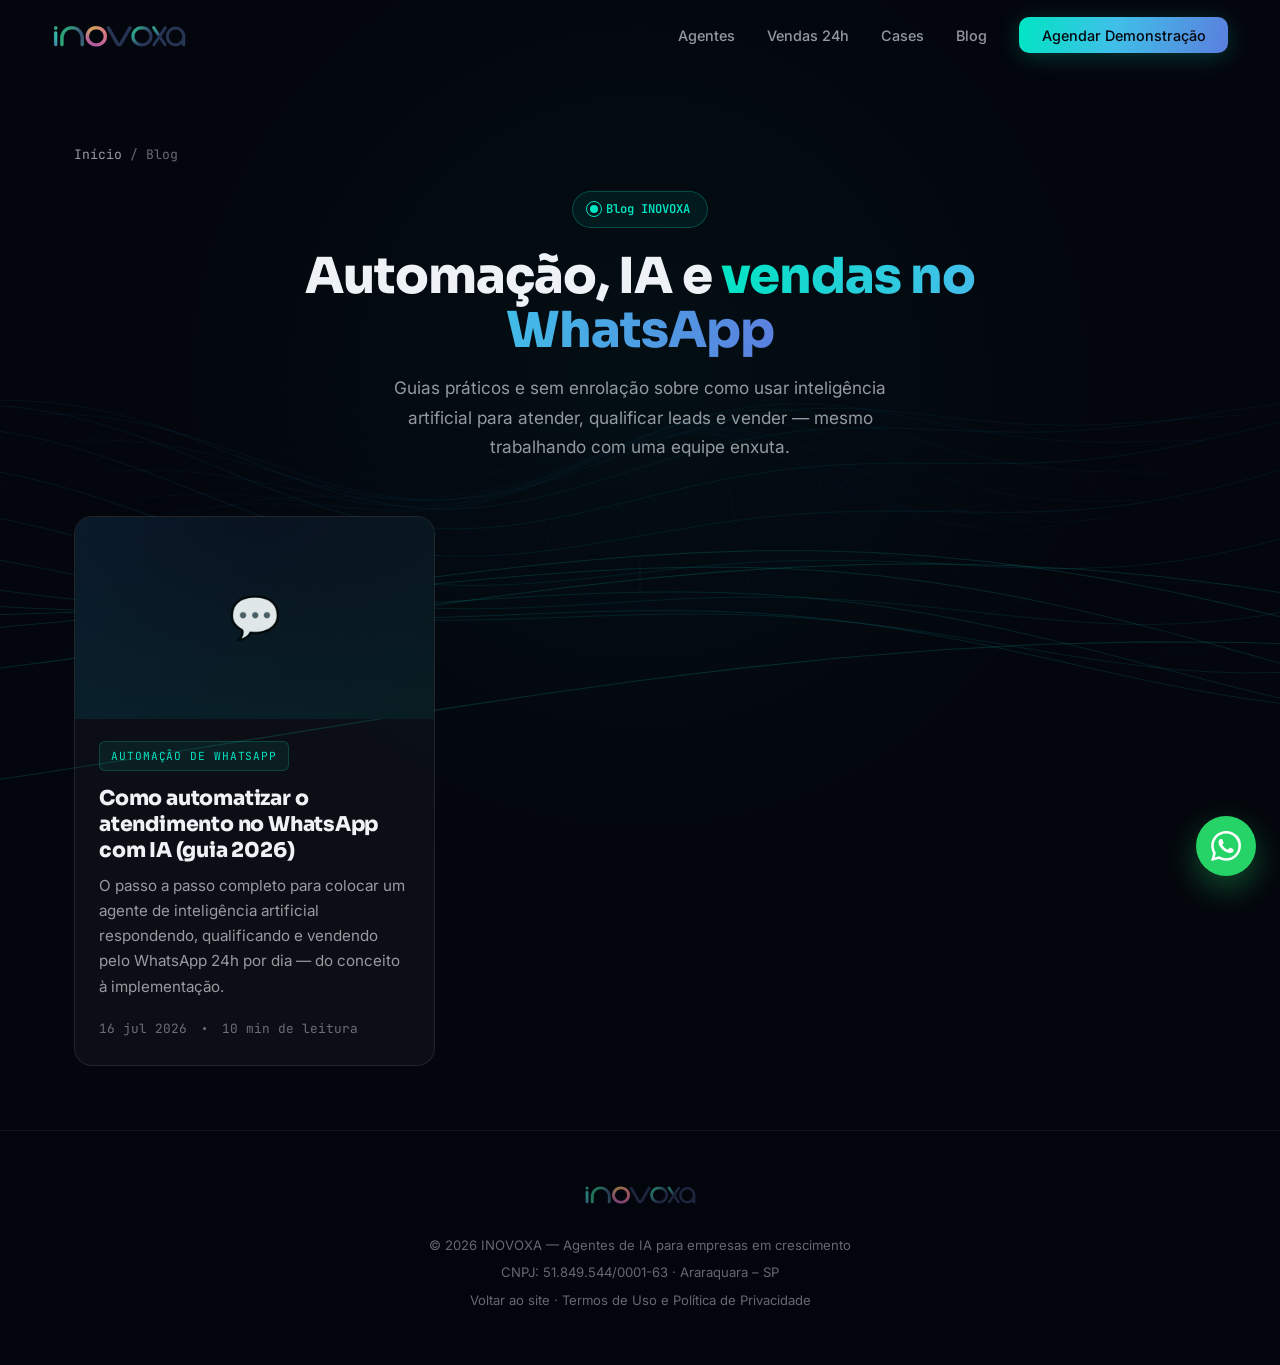
==== blog/index.html @ 066b2487 "Blog: estrutura do zero + 1º artigo de SEO - /blog/ (índice) e /blog/como-automatizar-atendimento-wh" ====
<!DOCTYPE html>
<html lang="pt-BR">
<head>
<meta charset="UTF-8">
<meta name="viewport" content="width=device-width, initial-scale=1.0">

<title>Blog INOVOXA — Automação de WhatsApp, Chatbots e IA para Empresas</title>
<meta name="description" content="Guias práticos sobre automação de WhatsApp com IA, chatbots, agentes de inteligência artificial e automação de vendas e atendimento para empresas. Conteúdo da INOVOXA.">
<meta name="author" content="INOVOXA">
<meta name="robots" content="index, follow, max-image-preview:large, max-snippet:-1, max-video-preview:-1">
<meta name="theme-color" content="#04060d">
<link rel="canonical" href="https://inovoxa.com.br/blog/">

<meta property="og:type" content="website">
<meta property="og:site_name" content="INOVOXA">
<meta property="og:locale" content="pt_BR">
<meta property="og:url" content="https://inovoxa.com.br/blog/">
<meta property="og:title" content="Blog INOVOXA — Automação de WhatsApp, Chatbots e IA para Empresas">
<meta property="og:description" content="Guias práticos sobre automação de WhatsApp com IA, chatbots e agentes de inteligência artificial para empresas.">
<meta property="og:image" content="https://inovoxa.com.br/assets/media/og-image.jpg">
<meta name="twitter:card" content="summary_large_image">
<meta name="twitter:image" content="https://inovoxa.com.br/assets/media/og-image.jpg">

<link rel="icon" type="image/png" sizes="32x32" href="/favicon-32x32.png">
<link rel="icon" type="image/png" sizes="16x16" href="/favicon-16x16.png">
<link rel="preconnect" href="https://fonts.googleapis.com">
<link rel="preconnect" href="https://fonts.gstatic.com" crossorigin>
<link href="https://fonts.googleapis.com/css2?family=Sora:wght@400;600;700;800&family=Inter:wght@400;500;600;700&family=JetBrains+Mono:wght@400;600&display=swap" rel="stylesheet">
<link rel="stylesheet" href="/assets/css/style.css">
<link rel="stylesheet" href="/assets/css/blog.css">

<script type="application/ld+json">
{
  "@context": "https://schema.org",
  "@type": "Blog",
  "@id": "https://inovoxa.com.br/blog/#blog",
  "name": "Blog INOVOXA",
  "description": "Guias práticos sobre automação de WhatsApp com IA, chatbots e agentes de inteligência artificial para empresas.",
  "url": "https://inovoxa.com.br/blog/",
  "inLanguage": "pt-BR",
  "publisher": {
    "@type": "Organization",
    "name": "INOVOXA",
    "logo": { "@type": "ImageObject", "url": "https://inovoxa.com.br/logo_Inovoxa.png" }
  },
  "blogPost": [
    {
      "@type": "BlogPosting",
      "headline": "Como automatizar o atendimento no WhatsApp com IA (guia 2026)",
      "url": "https://inovoxa.com.br/blog/como-automatizar-atendimento-whatsapp-com-ia/",
      "datePublished": "2026-07-16",
      "author": { "@type": "Person", "name": "Fabrício Muaca Miguel" }
    }
  ]
}
</script>
</head>
<body class="blog-page">

<canvas id="heightfield" aria-hidden="true"></canvas>

<!-- ═══ NAV ═══ -->
<header id="nav" class="scrolled">
  <div class="nav-inner">
    <a href="/" class="nav-logo" aria-label="INOVOXA — início">
      <img src="/_logo.png" alt="INOVOXA">
    </a>
    <nav>
      <ul id="nav-ul">
        <li><a href="/#agentes">Agentes</a></li>
        <li><a href="/#vendedor">Vendas 24h</a></li>
        <li><a href="/#cases">Cases</a></li>
        <li><a href="/blog/">Blog</a></li>
        <li><a href="/#demo" class="nav-cta">Agendar Demonstração</a></li>
      </ul>
    </nav>
    <button class="hamburger" id="hbg" aria-label="Abrir menu" aria-expanded="false">
      <span></span><span></span><span></span>
    </button>
  </div>
</header>

<main class="blog-main">
  <nav class="breadcrumb" aria-label="Trilha de navegação">
    <a href="/">Início</a><span>/</span><span>Blog</span>
  </nav>

  <div class="blog-hero">
    <span class="eyebrow"><span class="pulse-dot"></span>Blog INOVOXA</span>
    <h1>Automação, IA e <span class="grad">vendas no WhatsApp</span></h1>
    <p>Guias práticos e sem enrolação sobre como usar inteligência artificial para atender, qualificar leads e vender — mesmo trabalhando com uma equipe enxuta.</p>
  </div>

  <div class="post-grid">

    <a class="post-card rv" href="/blog/como-automatizar-atendimento-whatsapp-com-ia/">
      <div class="thumb"><span class="thumb-ico">💬</span></div>
      <div class="post-body">
        <span class="post-tag">Automação de WhatsApp</span>
        <h2>Como automatizar o atendimento no WhatsApp com IA (guia 2026)</h2>
        <p>O passo a passo completo para colocar um agente de inteligência artificial respondendo, qualificando e vendendo pelo WhatsApp 24h por dia — do conceito à implementação.</p>
        <div class="post-meta">
          <span>16 jul 2026</span><span class="dot"></span><span>10 min de leitura</span>
        </div>
      </div>
    </a>

  </div>
</main>

<!-- ═══ FOOTER ═══ -->
<footer>
  <div class="wrap foot-inner">
    <img src="/_logo.png" alt="INOVOXA" class="foot-logo">
    <p>© 2026 INOVOXA — Agentes de IA para empresas em crescimento</p>
    <p>CNPJ: 51.849.544/0001-63 · Araraquara – SP</p>
    <p><a href="/">Voltar ao site</a> · <a href="https://inovoxa.com.br/termo-de-uso">Termos de Uso e Política de Privacidade</a></p>
  </div>
</footer>

<a href="https://api.whatsapp.com/send/?phone=5516981249881&text=Ol%C3%A1!%20Vim%20do%20blog%20INOVOXA%20e%20quero%20saber%20mais..." target="_blank" rel="noopener" class="wa-float" title="Falar no WhatsApp" aria-label="Falar no WhatsApp">
  <svg viewBox="0 0 24 24" fill="currentColor"><path d="M17.472 14.382c-.297-.149-1.758-.867-2.03-.967-.273-.099-.471-.148-.67.15-.197.297-.767.966-.94 1.164-.173.199-.347.223-.644.075-.297-.15-1.255-.463-2.39-1.475-.883-.788-1.48-1.761-1.653-2.059-.173-.297-.018-.458.13-.606.134-.133.298-.347.446-.52.149-.174.198-.298.298-.497.099-.198.05-.371-.025-.52-.075-.149-.669-1.612-.916-2.207-.242-.579-.487-.5-.669-.51-.173-.008-.371-.01-.57-.01-.198 0-.52.074-.792.372-.272.297-1.04 1.016-1.04 2.479 0 1.462 1.065 2.875 1.213 3.074.149.198 2.096 3.2 5.077 4.487.709.306 1.262.489 1.694.625.712.227 1.36.195 1.871.118.571-.085 1.758-.719 2.006-1.413.248-.694.248-1.289.173-1.413-.074-.124-.272-.198-.57-.347m-5.421 7.403h-.004a9.87 9.87 0 01-5.031-1.378l-.361-.214-3.741.982.998-3.648-.235-.374a9.86 9.86 0 01-1.51-5.26c.001-5.45 4.436-9.884 9.888-9.884 2.64 0 5.122 1.03 6.988 2.898a9.825 9.825 0 012.893 6.994c-.003 5.45-4.437 9.884-9.885 9.884m8.413-18.297A11.815 11.815 0 0012.05 0C5.495 0 .16 5.335.157 11.892c0 2.096.547 4.142 1.588 5.945L.057 24l6.305-1.654a11.882 11.882 0 005.683 1.448h.005c6.554 0 11.89-5.335 11.893-11.893A11.821 11.821 0 0020.885 3.488"/></svg>
</a>

<script src="/assets/js/main.js"></script>
</body>
</html>
---- assets/css/style.css ----
/* ═══════════════════════════════════════════════
   INOVOXA — design system
   ═══════════════════════════════════════════════ */
:root{
  --bg:#04060d;
  --bg-2:#080c18;
  --panel:rgba(255,255,255,.035);
  --stroke:rgba(255,255,255,.09);
  --ink:#eef2f7;
  --mut:rgba(238,242,247,.62);
  --dim:rgba(238,242,247,.42);
  --teal:#00e5c3;
  --blue:#5b7fde;
  --violet:#8b6cf0;
  --grad:linear-gradient(100deg,var(--teal) 0%,#3fc0e8 45%,var(--blue) 100%);
  --font-d:'Sora',sans-serif;
  --font-b:'Inter',sans-serif;
  --font-m:'JetBrains Mono',monospace;
  --r:18px;
  --ease:cubic-bezier(.22,.9,.28,1);
}
*{margin:0;padding:0;box-sizing:border-box}
html{scroll-behavior:smooth}
body{font-family:var(--font-b);background:var(--bg);color:var(--ink);line-height:1.65;overflow-x:hidden;-webkit-font-smoothing:antialiased}
::selection{background:rgba(0,229,195,.28)}
img{max-width:100%}
h1,h2,h3{font-family:var(--font-d);letter-spacing:-.02em}
.grad{background:var(--grad);-webkit-background-clip:text;background-clip:text;-webkit-text-fill-color:transparent;font-style:normal}
.wrap{max-width:1240px;margin:0 auto;padding:0 2rem}

/* ── heightfield canvas ── */
#heightfield{position:fixed;inset:0;width:100%;height:100%;z-index:0;pointer-events:none;opacity:.85}

/* ── reveal on scroll ── */
.rv{opacity:0;transform:translateY(34px);transition:opacity .9s var(--ease),transform .9s var(--ease)}
.rv.v{opacity:1;transform:none}
.d1{transition-delay:.12s}.d2{transition-delay:.24s}.d3{transition-delay:.36s}.d4{transition-delay:.48s}
@media(prefers-reduced-motion:reduce){
  .rv{opacity:1;transform:none;transition:none}
  *,*::before,*::after{animation-duration:.01ms!important;animation-iteration-count:1!important}
}

/* ═══ NAV ═══ */
#nav{position:fixed;top:0;left:0;right:0;z-index:100;padding:1.05rem 0;transition:all .35s var(--ease)}
#nav.scrolled{background:rgba(4,6,13,.82);backdrop-filter:blur(18px);-webkit-backdrop-filter:blur(18px);border-bottom:1px solid var(--stroke);padding:.7rem 0}
.nav-inner{max-width:1240px;margin:0 auto;padding:0 2rem;display:flex;align-items:center;justify-content:space-between;gap:2rem}
.nav-logo img{height:36px;width:auto;display:block}
#nav ul{display:flex;list-style:none;gap:2rem;align-items:center}
#nav ul a{color:var(--mut);text-decoration:none;font-size:.9rem;font-weight:500;transition:color .25s;position:relative}
#nav ul a:not(.nav-cta)::after{content:'';position:absolute;left:0;bottom:-5px;height:2px;width:0;background:var(--grad);border-radius:2px;transition:width .3s var(--ease)}
#nav ul a:hover{color:var(--ink)}
#nav ul a:not(.nav-cta):hover::after{width:100%}
.nav-cta{color:var(--bg)!important;background:var(--grad);padding:.6rem 1.4rem;border-radius:10px;font-weight:700;box-shadow:0 4px 22px rgba(0,229,195,.22);transition:transform .25s var(--ease),box-shadow .25s!important}
.nav-cta:hover{transform:translateY(-2px);box-shadow:0 10px 30px rgba(0,229,195,.35)}
.hamburger{display:none;flex-direction:column;gap:5px;background:none;border:none;cursor:pointer;padding:6px}
.hamburger span{width:24px;height:2px;background:var(--ink);border-radius:2px;transition:all .3s}
.hamburger.open span:nth-child(1){transform:rotate(45deg) translate(5px,5px)}
.hamburger.open span:nth-child(2){opacity:0}
.hamburger.open span:nth-child(3){transform:rotate(-45deg) translate(5px,-5px)}

/* ═══ BOTÕES ═══ */
.btn{display:inline-flex;align-items:center;justify-content:center;gap:.55rem;padding:.95rem 2rem;border-radius:12px;font-family:var(--font-b);font-weight:700;font-size:.95rem;text-decoration:none;border:none;cursor:pointer;transition:transform .25s var(--ease),box-shadow .25s,background .25s;will-change:transform}
.btn svg{width:15px;height:15px;transition:transform .25s var(--ease)}
.btn-p{background:var(--grad);color:#03110d;box-shadow:0 6px 28px rgba(0,229,195,.25)}
.btn-p:hover{transform:translateY(-3px);box-shadow:0 14px 40px rgba(0,229,195,.4)}
.btn-p:hover svg{transform:translateX(4px)}
.btn-s{background:rgba(255,255,255,.06);border:1px solid var(--stroke);color:var(--ink);backdrop-filter:blur(8px)}
.btn-s:hover{background:rgba(255,255,255,.11);transform:translateY(-2px)}
.btn-o{background:transparent;border:1.5px solid rgba(0,229,195,.5);color:var(--teal)}
.btn-o:hover{background:rgba(0,229,195,.08);transform:translateY(-2px)}
.btn-full{width:100%;margin-top:.6rem;font-size:1rem}

/* ═══ HERO ═══ */
.hero{position:relative;min-height:100svh;display:flex;flex-direction:column;justify-content:center;padding:8.5rem 2rem 4rem;z-index:1}
.hero-inner{max-width:1240px;margin:0 auto;display:grid;grid-template-columns:1.05fr .95fr;gap:4rem;align-items:center;width:100%}
.hero-status{display:inline-flex;align-items:center;gap:.6rem;background:rgba(0,229,195,.07);border:1px solid rgba(0,229,195,.25);color:var(--teal);padding:.5rem 1.1rem;border-radius:50px;font-size:.78rem;font-weight:600;font-family:var(--font-m);margin-bottom:1.8rem;max-width:100%}
#hero-ticker{white-space:nowrap;overflow:hidden;text-overflow:ellipsis}
.pulse-dot{width:8px;height:8px;min-width:8px;border-radius:50%;background:var(--teal);position:relative}
.pulse-dot::after{content:'';position:absolute;inset:-4px;border-radius:50%;border:1.5px solid var(--teal);animation:ring 1.8s ease-out infinite}
@keyframes ring{0%{transform:scale(.5);opacity:1}100%{transform:scale(1.5);opacity:0}}
h1{font-size:clamp(2.3rem,4.3vw,3.7rem);font-weight:800;line-height:1.12;margin-bottom:1.5rem}
.hero-sub{font-size:1.08rem;color:var(--mut);max-width:560px;margin-bottom:2.4rem}
.hero-btns{display:flex;gap:1rem;flex-wrap:wrap}
.hero-proof{display:flex;gap:2.8rem;margin-top:3.2rem;flex-wrap:wrap}
.hero-proof>div{display:flex;flex-direction:column;gap:.15rem}
.hero-proof strong{font-family:var(--font-d);font-size:2rem;font-weight:800;background:var(--grad);-webkit-background-clip:text;background-clip:text;-webkit-text-fill-color:transparent}
.hero-proof span{font-size:.78rem;color:var(--dim);line-height:1.45}
.hero-scroll{position:absolute;bottom:2rem;left:50%;transform:translateX(-50%);width:26px;height:44px;border:1.5px solid rgba(255,255,255,.25);border-radius:14px;display:flex;justify-content:center;padding-top:8px}
.hero-scroll span{width:3px;height:9px;border-radius:3px;background:var(--teal);animation:scrollHint 1.8s var(--ease) infinite}
@keyframes scrollHint{0%{transform:translateY(0);opacity:1}70%{transform:translateY(14px);opacity:0}100%{opacity:0}}

/* ── cena holográfica ── */
.hero-scene{position:relative;perspective:1200px}
.scene-frame{position:relative;border-radius:20px;background:rgba(8,12,24,.75);border:1px solid var(--stroke);box-shadow:0 30px 80px rgba(0,0,0,.55),0 0 60px rgba(0,229,195,.07);overflow:visible;transform:rotateY(-6deg) rotateX(2deg);transition:transform .6s var(--ease)}
.hero-scene:hover .scene-frame{transform:rotateY(-2deg) rotateX(1deg)}
.scene-bar{display:flex;align-items:center;gap:.45rem;padding:.7rem 1rem;border-bottom:1px solid var(--stroke)}
.scene-dot{width:9px;height:9px;border-radius:50%;background:rgba(255,255,255,.16)}
.scene-dot:first-child{background:#ff5f57}.scene-dot:nth-child(2){background:#febc2e}.scene-dot:nth-child(3){background:#28c840}
.scene-title{font-family:var(--font-m);font-size:.68rem;color:var(--dim);margin-left:.6rem}
.scene-live{margin-left:auto;display:flex;align-items:center;gap:.4rem;font-family:var(--font-m);font-size:.62rem;font-weight:600;color:var(--teal);letter-spacing:.1em}
.scene-media{position:relative;aspect-ratio:16/9;border-radius:0 0 19px 19px;overflow:hidden;background:#060a14}
.scene-media video{width:100%;height:100%;object-fit:cover;display:block}
.scene-fallback{position:absolute;inset:0;background:
  radial-gradient(ellipse 60% 45% at 50% 62%,rgba(0,229,195,.16),transparent 70%),
  radial-gradient(ellipse 40% 30% at 25% 30%,rgba(91,127,222,.2),transparent 70%),
  radial-gradient(ellipse 40% 30% at 78% 28%,rgba(139,108,240,.16),transparent 70%),
  #060a14;opacity:0;transition:opacity .5s;pointer-events:none}
.scene-media.no-video .scene-fallback{opacity:1}
.scene-glow{position:absolute;inset:0;pointer-events:none;background:linear-gradient(to top,rgba(4,6,13,.55),transparent 40%);mix-blend-mode:multiply}
.scene-media::after{content:'';position:absolute;inset:0;pointer-events:none;background:repeating-linear-gradient(0deg,rgba(255,255,255,.022) 0 1px,transparent 1px 3px)}

/* chips de agentes flutuando */
.agent-chip{position:absolute;display:flex;align-items:center;gap:.6rem;background:rgba(6,10,20,.85);backdrop-filter:blur(14px);-webkit-backdrop-filter:blur(14px);border:1px solid rgba(0,229,195,.22);border-radius:12px;padding:.55rem .85rem;box-shadow:0 12px 35px rgba(0,0,0,.45);animation:chipFloat 5.5s ease-in-out infinite;z-index:3;opacity:0;transform:scale(.8)}
.agent-chip.on{opacity:1;transform:scale(1);transition:opacity .6s var(--ease),transform .6s var(--ease)}
.chip-ico{font-size:1.1rem}
.chip-txt{display:flex;flex-direction:column;line-height:1.3}
.chip-txt strong{font-size:.72rem;font-weight:700}
.chip-txt em{font-style:normal;font-size:.65rem;color:var(--teal);font-family:var(--font-m)}
.chip-1{top:8%;left:-9%;animation-delay:.2s}
.chip-2{top:34%;right:-11%;animation-delay:1.4s}
.chip-3{bottom:14%;left:-6%;animation-delay:2.6s}
.chip-4{bottom:-7%;right:6%;animation-delay:3.8s}
@keyframes chipFloat{0%,100%{margin-top:0}50%{margin-top:-10px}}

/* ═══ SEÇÕES ═══ */
.sec{position:relative;padding:7.5rem 0;z-index:1}
.sec-alt{background:linear-gradient(180deg,transparent,rgba(10,15,30,.65) 12%,rgba(10,15,30,.65) 88%,transparent)}
.sec-label{display:flex;align-items:center;gap:1rem;margin-bottom:2.6rem;font-family:var(--font-m);font-size:.75rem;letter-spacing:.18em;text-transform:uppercase;color:var(--teal)}
.sec-num{font-weight:600;color:var(--dim)}
.sec-line{height:1px;width:64px;background:linear-gradient(90deg,var(--teal),transparent)}
.sec-hd{max-width:760px;margin-bottom:4rem}
h2{font-size:clamp(1.8rem,3.1vw,2.7rem);font-weight:800;line-height:1.18;margin-bottom:1.1rem}
.sec-hd p{color:var(--mut);font-size:1.02rem}

/* ═══ SPLIT (vendedor 24h) ═══ */
.split{display:grid;grid-template-columns:1.05fr .95fr;gap:5rem;align-items:center}
.lead{font-size:1.06rem;color:var(--mut);margin:1.3rem 0 2rem}
.checks{list-style:none;display:flex;flex-direction:column;gap:1.35rem;margin-bottom:2.4rem}
.checks li{display:flex;gap:1rem;align-items:flex-start}
.chk{width:24px;height:24px;min-width:24px;margin-top:2px;border-radius:8px;background:rgba(0,229,195,.12);border:1px solid rgba(0,229,195,.4);position:relative}
.chk::after{content:'';position:absolute;left:7px;top:4px;width:6px;height:10px;border:solid var(--teal);border-width:0 2px 2px 0;transform:rotate(45deg)}
.checks strong{display:block;font-size:.98rem;margin-bottom:.15rem}
.checks p{font-size:.88rem;color:var(--dim)}
.split-ctas{display:flex;gap:1rem;flex-wrap:wrap}

/* ═══ PHONE / WHATSAPP ═══ */
.phone-wrap{display:flex;flex-direction:column;align-items:center;gap:1.4rem}
.phone{width:340px;max-width:100%;height:640px;border-radius:42px;background:#0b0f17;border:1px solid rgba(255,255,255,.14);box-shadow:0 0 0 9px #05070e,0 0 0 10px rgba(255,255,255,.09),0 40px 90px rgba(0,0,0,.6),0 0 80px rgba(0,229,195,.06);display:flex;flex-direction:column;overflow:hidden;position:relative}
.phone-notch{position:absolute;top:10px;left:50%;transform:translateX(-50%);width:110px;height:24px;background:#05070e;border-radius:14px;z-index:5}
.wa-head{display:flex;align-items:center;gap:.7rem;background:#111b21;padding:2.6rem .9rem .8rem;border-bottom:1px solid rgba(255,255,255,.05)}
.wa-back{color:#8696a0;display:flex}
.wa-back svg{width:20px;height:20px}
.wa-avatar{width:38px;height:38px;min-width:38px;border-radius:50%;background:var(--grad);display:flex;align-items:center;justify-content:center;font-weight:800;font-size:.8rem;color:#03110d;font-family:var(--font-d)}
.wa-id{display:flex;flex-direction:column;line-height:1.25;overflow:hidden}
.wa-id strong{font-size:.88rem;white-space:nowrap}
.wa-id em{font-style:normal;font-size:.7rem;color:#31da85}
.wa-icons{margin-left:auto;display:flex;gap:1rem;color:#8696a0}
.wa-icons svg{width:19px;height:19px}
.wa-chat{flex:1;overflow-y:auto;padding:.9rem .8rem;display:flex;flex-direction:column;gap:.45rem;background:#0b141a url("data:image/svg+xml,%3Csvg width='60' height='60' viewBox='0 0 60 60' xmlns='http://www.w3.org/2000/svg'%3E%3Cg fill='%23ffffff' fill-opacity='0.022'%3E%3Ccircle cx='10' cy='10' r='1.6'/%3E%3Ccircle cx='40' cy='34' r='1.2'/%3E%3Ccircle cx='24' cy='50' r='1.4'/%3E%3C/g%3E%3C/svg%3E")}
.wa-chat::-webkit-scrollbar{width:0}
.wa-day{align-self:center;background:#182229;color:#8696a0;font-size:.64rem;padding:.28rem .8rem;border-radius:8px;margin-bottom:.4rem;font-weight:600;letter-spacing:.04em}
.msg{max-width:82%;padding:.5rem .7rem .32rem;border-radius:10px;font-size:.8rem;line-height:1.45;position:relative;opacity:0;transform:translateY(12px) scale(.96);transition:opacity .38s var(--ease),transform .38s var(--ease);word-wrap:break-word}
.msg.show{opacity:1;transform:none}
.msg .meta{display:flex;justify-content:flex-end;align-items:center;gap:.25rem;font-size:.6rem;color:rgba(255,255,255,.45);margin-top:2px;line-height:1}
.msg-in{align-self:flex-start;background:#202c33;border-top-left-radius:2px;color:#e9edef}
.msg-out{align-self:flex-end;background:#005c4b;border-top-right-radius:2px;color:#e9edef}
.msg-out .ticks{display:inline-flex;margin-left:1px}
.msg-out .ticks svg{width:14px;height:9px;fill:#8696a0;transition:fill .4s}
.msg-out.read .ticks svg{fill:#53bdeb}
.msg .doc{display:flex;align-items:center;gap:.55rem;background:rgba(0,0,0,.22);border-radius:8px;padding:.5rem .6rem;margin-bottom:.3rem}
.msg .doc svg{width:26px;height:26px;min-width:26px}
.msg .doc strong{font-size:.74rem;display:block}
.msg .doc em{font-style:normal;font-size:.62rem;color:rgba(255,255,255,.5)}
.typing{align-self:flex-start;background:#202c33;border-radius:10px;border-top-left-radius:2px;padding:.68rem .85rem;display:flex;gap:4px;opacity:0;transform:translateY(10px);transition:all .3s var(--ease)}
.typing.show{opacity:1;transform:none}
.typing i{width:6px;height:6px;border-radius:50%;background:#8696a0;animation:tp 1.2s infinite}
.typing i:nth-child(2){animation-delay:.18s}
.typing i:nth-child(3){animation-delay:.36s}
@keyframes tp{0%,60%,100%{transform:translateY(0);opacity:.5}30%{transform:translateY(-4px);opacity:1}}
.wa-foot{display:flex;align-items:center;gap:.6rem;padding:.65rem .8rem 1.3rem;background:#0b141a}
.wa-input{flex:1;background:#202c33;border-radius:22px;padding:.6rem 1rem;font-size:.8rem;color:#8696a0}
.wa-mic{width:40px;height:40px;min-width:40px;border-radius:50%;background:#00a884;display:flex;align-items:center;justify-content:center}
.wa-mic svg{width:19px;height:19px;color:#fff}
.phone-badge{display:flex;align-items:center;gap:.6rem;background:rgba(0,229,195,.07);border:1px solid rgba(0,229,195,.25);border-radius:12px;padding:.7rem 1.1rem;font-size:.78rem;color:var(--mut);max-width:340px;opacity:0;transform:translateY(10px);transition:all .6s var(--ease)}
.phone-badge.show{opacity:1;transform:none}
.phone-badge strong{color:var(--teal)}

/* ═══ AGENTES ═══ */
.agents-grid{display:grid;grid-template-columns:repeat(3,1fr);gap:1.5rem}
.agent{background:var(--panel);border:1px solid var(--stroke);border-radius:var(--r);padding:1.9rem;transition:transform .35s var(--ease),border-color .35s,background .35s;position:relative;overflow:hidden}
.agent::before{content:'';position:absolute;inset:0;background:radial-gradient(420px 200px at var(--mx,50%) var(--my,0%),rgba(0,229,195,.09),transparent 65%);opacity:0;transition:opacity .35s}
.agent:hover{transform:translateY(-6px);border-color:rgba(0,229,195,.35);background:rgba(255,255,255,.05)}
.agent:hover::before{opacity:1}
.agent-top{display:flex;align-items:center;justify-content:space-between;margin-bottom:1.2rem}
.agent-ico{width:50px;height:50px;border-radius:14px;background:rgba(0,229,195,.09);border:1px solid rgba(0,229,195,.22);display:flex;align-items:center;justify-content:center;font-size:1.4rem}
.agent-tag{font-family:var(--font-m);font-size:.62rem;letter-spacing:.14em;text-transform:uppercase;color:var(--dim);border:1px solid var(--stroke);padding:.28rem .7rem;border-radius:50px}
.agent h3{font-size:1.12rem;margin-bottom:.6rem}
.agent p{font-size:.87rem;color:var(--dim);margin-bottom:1.4rem}
.agent-meter{position:relative;height:4px;background:rgba(255,255,255,.07);border-radius:4px}
.agent-meter span{position:absolute;left:0;top:0;bottom:0;width:0;border-radius:4px;background:var(--grad);transition:width 1.4s var(--ease) .3s}
.agent.v .agent-meter span{width:var(--w)}
.agent-meter em{position:absolute;top:12px;left:0;font-style:normal;font-family:var(--font-m);font-size:.66rem;color:var(--teal)}

/* ═══ TIMELINE ═══ */
.timeline{display:grid;grid-template-columns:repeat(4,1fr);gap:1.5rem;counter-reset:tl}
.tl-item{position:relative;background:var(--panel);border:1px solid var(--stroke);border-radius:var(--r);padding:2rem 1.6rem 1.6rem;transition:transform .35s var(--ease),border-color .35s}
.tl-item:hover{transform:translateY(-5px);border-color:rgba(91,127,222,.4)}
.tl-item::after{content:'';position:absolute;top:2.6rem;right:-1.5rem;width:1.5rem;height:1px;background:linear-gradient(90deg,rgba(0,229,195,.5),transparent)}
.tl-item:last-child::after{display:none}
.tl-n{display:flex;align-items:center;justify-content:center;width:38px;height:38px;border-radius:12px;background:var(--grad);color:#03110d;font-family:var(--font-d);font-weight:800;font-size:.95rem;margin-bottom:1.2rem}
.tl-item h3{font-size:1.05rem;margin-bottom:.5rem}
.tl-item p{font-size:.85rem;color:var(--dim);margin-bottom:1rem}
.tl-time{font-style:normal;font-family:var(--font-m);font-size:.66rem;letter-spacing:.12em;text-transform:uppercase;color:var(--teal)}

/* ═══ CASES ═══ */
.cases-grid{display:grid;grid-template-columns:1fr 1fr;gap:1.5rem}
.case{background:var(--panel);border:1px solid var(--stroke);border-radius:var(--r);padding:2.2rem;transition:transform .35s var(--ease),border-color .35s;position:relative;overflow:hidden}
.case::before{content:'';position:absolute;top:0;left:0;right:0;height:2px;background:var(--grad);transform:scaleX(0);transform-origin:left;transition:transform .45s var(--ease)}
.case:hover{transform:translateY(-5px);border-color:rgba(0,229,195,.3)}
.case:hover::before{transform:scaleX(1)}
.case-tag{display:inline-block;font-family:var(--font-m);font-size:.62rem;letter-spacing:.14em;text-transform:uppercase;color:var(--blue);border:1px solid rgba(91,127,222,.35);background:rgba(91,127,222,.08);padding:.3rem .8rem;border-radius:50px;margin-bottom:1.2rem}
.case h3{font-size:1.2rem;margin-bottom:.7rem}
.case p{font-size:.9rem;color:var(--dim);margin-bottom:1.4rem}
.case-kpi{display:flex;align-items:baseline;gap:.6rem;margin-bottom:1.4rem}
.case-kpi strong{font-family:var(--font-d);font-size:1.7rem;font-weight:800;background:var(--grad);-webkit-background-clip:text;background-clip:text;-webkit-text-fill-color:transparent}
.case-kpi span{font-size:.8rem;color:var(--dim)}
.badges{display:flex;flex-wrap:wrap;gap:.5rem}
.badges span{font-family:var(--font-m);font-size:.68rem;color:var(--teal);background:rgba(0,229,195,.07);border:1px solid rgba(0,229,195,.22);padding:.3rem .7rem;border-radius:7px}

/* ═══ AGENDAMENTO ═══ */
.sched-inner{display:grid;grid-template-columns:.9fr 1.1fr;gap:4.5rem;align-items:start}
.sched-info>p{color:var(--mut);margin:1.2rem 0 2.2rem;font-size:1rem}
.steps{list-style:none}
.steps li{display:flex;gap:1rem;align-items:flex-start;padding:1rem 0;border-bottom:1px solid rgba(255,255,255,.06)}
.steps li:last-child{border:none}
.sn{width:34px;height:34px;min-width:34px;border-radius:10px;background:var(--grad);color:#03110d;display:flex;align-items:center;justify-content:center;font-family:var(--font-d);font-weight:800;font-size:.85rem}
.steps strong{display:block;font-size:.93rem;margin-bottom:.1rem}
.steps em{font-style:normal;font-size:.8rem;color:var(--dim)}
.sched-card{background:rgba(8,12,24,.7);border:1px solid var(--stroke);border-radius:22px;padding:2.5rem;backdrop-filter:blur(10px)}
.sched-card h3{font-size:1.35rem;margin-bottom:.3rem}
.sched-card>div>p{color:var(--dim);font-size:.88rem;margin-bottom:1.8rem}
.fg{margin-bottom:1.05rem}
.fg2{display:grid;grid-template-columns:1fr 1fr;gap:.9rem}
.fg label{display:block;font-size:.8rem;font-weight:600;color:var(--mut);margin-bottom:.4rem}
.fg input,.fg select,.fg textarea{width:100%;background:rgba(255,255,255,.055);border:1px solid rgba(255,255,255,.12);border-radius:10px;padding:.78rem 1rem;color:var(--ink);font-family:var(--font-b);font-size:.9rem;outline:none;transition:border-color .25s,box-shadow .25s}
.fg input:focus,.fg select:focus,.fg textarea:focus{border-color:var(--teal);box-shadow:0 0 0 3px rgba(0,229,195,.13)}
.fg select option{background:var(--bg-2);color:var(--ink)}
.fg textarea{resize:vertical;min-height:76px}
.fg input[type="date"]::-webkit-calendar-picker-indicator{filter:invert(1) opacity(.5)}
.slots{display:grid;grid-template-columns:repeat(4,1fr);gap:.5rem}
.sl{background:rgba(255,255,255,.05);border:1px solid rgba(255,255,255,.12);border-radius:9px;padding:.55rem .3rem;color:var(--mut);font-size:.8rem;font-family:var(--font-b);cursor:pointer;transition:all .2s var(--ease);text-align:center}
.sl:hover:not(.taken),.sl.on{background:var(--grad);border-color:transparent;color:#03110d;font-weight:700;transform:scale(1.04)}
.sl.taken{opacity:.3;cursor:not-allowed;text-decoration:line-through}
.gcal{display:flex;align-items:center;gap:.6rem;background:rgba(66,133,244,.08);border:1px solid rgba(66,133,244,.25);border-radius:10px;padding:.7rem 1rem;font-size:.78rem;color:#7ba7f7;margin-top:1.1rem}
.gcal svg{width:16px;height:16px;min-width:16px}
#ok{display:none;text-align:center;padding:2.5rem 1rem}
#ok.show{display:block;animation:pop .5s var(--ease)}
@keyframes pop{from{transform:scale(.9);opacity:0}to{transform:scale(1);opacity:1}}
.ok-ico{width:70px;height:70px;margin:0 auto 1.4rem;border-radius:50%;background:var(--grad);color:#03110d;font-size:2rem;font-weight:800;display:flex;align-items:center;justify-content:center}
#ok h3{margin-bottom:.8rem}
#ok p{color:var(--mut);font-size:.92rem;margin-bottom:1.6rem}

/* ═══ SOBRE ═══ */
.about-inner{display:grid;grid-template-columns:.85fr 1.15fr;gap:4.5rem;align-items:center}
.about-img{position:relative;border-radius:20px;overflow:hidden}
.about-img img{width:100%;display:block;object-fit:cover;max-height:520px;transition:transform .6s var(--ease)}
.about-img:hover img{transform:scale(1.04)}
.about-badge{position:absolute;bottom:1.4rem;left:1.4rem;right:1.4rem;background:rgba(4,6,13,.78);backdrop-filter:blur(16px);border:1px solid rgba(0,229,195,.22);border-radius:14px;padding:1rem 1.3rem}
.about-badge strong{display:block;font-family:var(--font-d);font-size:1.05rem}
.about-badge span{font-size:.8rem;color:var(--teal)}
.about-copy p{color:var(--mut);margin-bottom:1.2rem;font-size:1rem}
.about-copy p strong{color:var(--ink)}
.stats{display:grid;grid-template-columns:repeat(4,1fr);gap:1rem;margin-top:2.2rem}
.stat{text-align:center;background:var(--panel);border:1px solid var(--stroke);border-radius:14px;padding:1.3rem .6rem;transition:transform .3s var(--ease),border-color .3s}
.stat:hover{transform:translateY(-4px);border-color:rgba(0,229,195,.3)}
.stat strong{display:block;font-family:var(--font-d);font-size:1.7rem;font-weight:800;background:var(--grad);-webkit-background-clip:text;background-clip:text;-webkit-text-fill-color:transparent}
.stat p{font-size:.72rem;color:var(--dim);margin-top:.2rem}

/* ═══ CTA FINAL ═══ */
.cta-final{padding-bottom:6rem}
.cta-box{position:relative;text-align:center;background:linear-gradient(160deg,rgba(0,229,195,.08),rgba(91,127,222,.08));border:1px solid rgba(0,229,195,.2);border-radius:28px;padding:4.5rem 2.5rem;overflow:hidden}
.cta-box::before{content:'';position:absolute;top:-60%;left:50%;transform:translateX(-50%);width:70%;height:120%;background:radial-gradient(ellipse,rgba(0,229,195,.13),transparent 65%);pointer-events:none}
.cta-box h2{max-width:640px;margin:0 auto 1rem}
.cta-box>p{color:var(--mut);max-width:520px;margin:0 auto 2.2rem}
.cta-box .hero-btns{justify-content:center}
.cta-contacts{display:flex;gap:2.2rem;justify-content:center;margin-top:2.6rem;flex-wrap:wrap}
.cta-contacts a{display:flex;align-items:center;gap:.55rem;color:var(--mut);text-decoration:none;font-size:.9rem;transition:color .25s}
.cta-contacts a:hover{color:var(--teal)}
.cta-contacts svg{width:18px;height:18px}

/* ═══ FOOTER ═══ */
footer{position:relative;z-index:1;border-top:1px solid rgba(255,255,255,.07);padding:3rem 0;background:rgba(4,6,13,.8)}
.foot-inner{text-align:center}
.foot-logo{height:30px;width:auto;opacity:.7;margin-bottom:1.2rem}
footer p{color:var(--dim);font-size:.82rem;margin-bottom:.35rem}
footer a{color:var(--dim);text-decoration:none;transition:color .25s}
footer a:hover{color:var(--teal)}

/* ═══ WHATSAPP FLUTUANTE ═══ */
.wa-float{position:fixed;bottom:24px;right:24px;z-index:99;width:60px;height:60px;background:#25d366;border-radius:50%;display:flex;align-items:center;justify-content:center;box-shadow:0 12px 32px rgba(37,211,102,.35);transition:transform .3s var(--ease),box-shadow .3s;color:#fff}
.wa-float:hover{transform:translateY(-4px) scale(1.05);box-shadow:0 18px 42px rgba(37,211,102,.45)}
.wa-float svg{width:30px;height:30px}

/* ═══ RESPONSIVO ═══ */
@media(max-width:1100px){
  .hero-inner{grid-template-columns:1fr;gap:4.5rem}
  .hero-scene{max-width:640px;margin:0 auto;width:100%}
  .scene-frame{transform:none}
  .chip-1{left:2%}.chip-2{right:2%}.chip-3{left:4%}.chip-4{right:8%;bottom:-5%}
  .split{grid-template-columns:1fr;gap:4rem}
  .agents-grid{grid-template-columns:1fr 1fr}
  .timeline{grid-template-columns:1fr 1fr;gap:2rem}
  .tl-item::after{display:none}
  .cases-grid{grid-template-columns:1fr}
  .sched-inner{grid-template-columns:1fr;gap:3.5rem}
  .about-inner{grid-template-columns:1fr;gap:3rem}
  .about-img{max-width:460px}
}
@media(max-width:768px){
  .wrap{padding:0 1.3rem}
  .hero{padding:7.5rem 1.3rem 4rem}
  #nav ul{display:none;position:fixed;top:62px;left:0;right:0;background:rgba(4,6,13,.97);backdrop-filter:blur(20px);flex-direction:column;gap:0;padding:.6rem 0 1.2rem;border-bottom:1px solid var(--stroke)}
  #nav ul.open{display:flex}
  #nav ul li{width:100%}
  #nav ul li a{display:block;padding:.95rem 1.6rem}
  #nav ul a:not(.nav-cta)::after{display:none}
  .nav-cta{margin:.8rem 1.6rem 0;text-align:center}
  .hamburger{display:flex}
  .hero-btns{flex-direction:column;align-items:stretch}
  .hero-btns .btn{width:100%}
  .hero-proof{gap:1.6rem}
  .hero-scroll{display:none}
  .agent-chip{padding:.42rem .6rem}
  .chip-txt strong{font-size:.62rem}
  .chip-txt em{font-size:.56rem}
  .agents-grid{grid-template-columns:1fr}
  .timeline{grid-template-columns:1fr}
  .stats{grid-template-columns:1fr 1fr}
  .fg2{grid-template-columns:1fr}
  .slots{grid-template-columns:repeat(3,1fr)}
  .sched-card{padding:1.8rem 1.4rem}
  .phone{height:600px}
  .cta-box{padding:3.2rem 1.4rem}
  .split-ctas .btn{width:100%}
}

/* ═══ FAQ ═══ */
.faq-list{max-width:820px;margin:0 auto;display:flex;flex-direction:column;gap:.85rem}
.faq-item{background:var(--panel);border:1px solid var(--stroke);border-radius:var(--r);overflow:hidden;transition:border-color .3s var(--ease),background .3s var(--ease)}
.faq-item[open]{border-color:rgba(0,229,195,.35);background:rgba(0,229,195,.04)}
.faq-item summary{list-style:none;cursor:pointer;display:flex;align-items:center;justify-content:space-between;gap:1rem;padding:1.25rem 1.5rem;font-family:var(--font-d);font-weight:600;font-size:1.02rem;color:var(--ink)}
.faq-item summary::-webkit-details-marker{display:none}
.faq-item summary:hover{color:var(--teal)}
.faq-plus{position:relative;width:18px;height:18px;min-width:18px}
.faq-plus::before,.faq-plus::after{content:'';position:absolute;background:var(--teal);border-radius:2px;transition:transform .3s var(--ease),opacity .3s var(--ease)}
.faq-plus::before{top:8px;left:0;width:18px;height:2px}
.faq-plus::after{left:8px;top:0;width:2px;height:18px}
.faq-item[open] .faq-plus::after{transform:scaleY(0);opacity:0}
.faq-item[open] .faq-plus::before{transform:rotate(180deg)}
.faq-a{padding:0 1.5rem 1.35rem;color:var(--mut);font-size:.96rem;line-height:1.7}
.faq-a p{margin:0}
@media(max-width:640px){
  .faq-item summary{padding:1.05rem 1.15rem;font-size:.94rem}
  .faq-a{padding:0 1.15rem 1.15rem}
}
---- assets/css/blog.css ----
/* ═══════════════════════════════════════════════
   INOVOXA — Blog (usa os tokens de :root do style.css)
   ═══════════════════════════════════════════════ */

.blog-main{position:relative;z-index:2;max-width:1180px;margin:0 auto;padding:9rem 1.5rem 4rem}
.blog-narrow{max-width:760px}

/* ── Breadcrumb ── */
.breadcrumb{font-size:.82rem;color:var(--dim);font-family:var(--font-m);margin-bottom:1.6rem;display:flex;gap:.5rem;flex-wrap:wrap;align-items:center}
.breadcrumb a{color:var(--mut);text-decoration:none;transition:color .25s}
.breadcrumb a:hover{color:var(--teal)}
.breadcrumb span{color:var(--dim)}

/* ── Cabeçalho do blog ── */
.blog-hero{text-align:center;max-width:720px;margin:0 auto 3.4rem}
.blog-hero .eyebrow{display:inline-flex;align-items:center;gap:.55rem;background:rgba(0,229,195,.07);border:1px solid rgba(0,229,195,.25);color:var(--teal);padding:.45rem 1.05rem;border-radius:50px;font-size:.76rem;font-weight:600;font-family:var(--font-m);margin-bottom:1.4rem}
.blog-hero h1{font-family:var(--font-d);font-size:clamp(2rem,5vw,3.1rem);line-height:1.08;letter-spacing:-.02em;margin-bottom:1rem}
.blog-hero p{color:var(--mut);font-size:1.08rem;max-width:560px;margin:0 auto;line-height:1.7}

/* ── Grid de posts ── */
.post-grid{display:grid;grid-template-columns:repeat(auto-fill,minmax(330px,1fr));gap:1.5rem}
.post-card{display:flex;flex-direction:column;background:var(--panel);border:1px solid var(--stroke);border-radius:var(--r);overflow:hidden;text-decoration:none;color:inherit;transition:transform .3s var(--ease),border-color .3s var(--ease),box-shadow .3s var(--ease)}
.post-card:hover{transform:translateY(-4px);border-color:rgba(0,229,195,.35);box-shadow:0 18px 50px rgba(0,0,0,.4)}
.post-card .thumb{aspect-ratio:16/9;background:linear-gradient(135deg,#0a1526,#081018);position:relative;overflow:hidden;display:flex;align-items:center;justify-content:center}
.post-card .thumb img{width:100%;height:100%;object-fit:cover}
.post-card .thumb .thumb-ico{font-size:2.6rem;opacity:.9}
.post-card .thumb::after{content:'';position:absolute;inset:0;background:radial-gradient(120% 100% at 50% 0,transparent,rgba(0,229,195,.06))}
.post-body{padding:1.4rem 1.5rem 1.6rem;display:flex;flex-direction:column;flex:1}
.post-tag{align-self:flex-start;font-family:var(--font-m);font-size:.7rem;text-transform:uppercase;letter-spacing:.08em;color:var(--teal);background:rgba(0,229,195,.08);border:1px solid rgba(0,229,195,.2);padding:.28rem .7rem;border-radius:6px;margin-bottom:.9rem}
.post-body h2,.post-body h3{font-family:var(--font-d);font-size:1.28rem;line-height:1.28;letter-spacing:-.01em;margin-bottom:.6rem}
.post-card:hover h2,.post-card:hover h3{color:var(--teal)}
.post-body p{color:var(--mut);font-size:.95rem;line-height:1.65;margin-bottom:1.2rem;flex:1}
.post-meta{display:flex;gap:1rem;align-items:center;font-size:.8rem;color:var(--dim);font-family:var(--font-m)}
.post-meta .dot{width:3px;height:3px;border-radius:50%;background:var(--dim)}

/* ── Artigo ── */
.article-head{margin-bottom:2.4rem}
.article-head .post-tag{display:inline-block;margin-bottom:1.2rem}
.article-head h1{font-family:var(--font-d);font-size:clamp(2rem,4.6vw,2.9rem);line-height:1.12;letter-spacing:-.02em;margin-bottom:1.1rem}
.article-head .lede{color:var(--mut);font-size:1.14rem;line-height:1.7}
.article-meta{display:flex;flex-wrap:wrap;gap:.75rem 1.1rem;align-items:center;margin-top:1.6rem;padding-top:1.5rem;border-top:1px solid var(--stroke);font-size:.85rem;color:var(--dim);font-family:var(--font-m)}
.article-meta .author{display:flex;align-items:center;gap:.6rem;color:var(--mut)}
.article-meta .author .av{width:34px;height:34px;border-radius:50%;object-fit:cover;border:1px solid var(--stroke)}

/* ── Prosa ── */
.prose{font-size:1.06rem;line-height:1.8;color:#d7dde6}
.prose h2{font-family:var(--font-d);font-size:1.62rem;line-height:1.25;letter-spacing:-.015em;color:var(--ink);margin:2.6rem 0 1rem}
.prose h3{font-family:var(--font-d);font-size:1.24rem;color:var(--ink);margin:2rem 0 .8rem}
.prose p{margin:0 0 1.25rem}
.prose a{color:var(--teal);text-decoration:underline;text-underline-offset:3px;text-decoration-thickness:1px;transition:opacity .2s}
.prose a:hover{opacity:.75}
.prose strong{color:var(--ink);font-weight:600}
.prose ul,.prose ol{margin:0 0 1.4rem;padding-left:0;list-style:none}
.prose ul li,.prose ol li{position:relative;padding-left:1.7rem;margin-bottom:.7rem}
.prose ul li::before{content:'';position:absolute;left:.15rem;top:.62em;width:7px;height:7px;border-radius:2px;background:var(--grad)}
.prose ol{counter-reset:li}
.prose ol li::before{counter-increment:li;content:counter(li);position:absolute;left:0;top:.05em;width:1.25rem;height:1.25rem;font-size:.72rem;font-family:var(--font-m);font-weight:600;color:var(--teal);background:rgba(0,229,195,.1);border:1px solid rgba(0,229,195,.25);border-radius:6px;display:flex;align-items:center;justify-content:center}
.prose blockquote{margin:1.8rem 0;padding:1.1rem 1.5rem;border-left:3px solid var(--teal);background:rgba(0,229,195,.05);border-radius:0 10px 10px 0;color:var(--ink);font-size:1.08rem}
.prose blockquote p{margin:0}
.prose h2+p .lead,.prose .callout{display:block;background:var(--panel);border:1px solid var(--stroke);border-radius:var(--r);padding:1.4rem 1.6rem;margin:1.8rem 0}

/* Índice / sumário */
.toc{background:var(--panel);border:1px solid var(--stroke);border-radius:var(--r);padding:1.4rem 1.6rem;margin:0 0 2.4rem}
.toc strong{display:block;font-family:var(--font-d);font-size:.95rem;margin-bottom:.8rem;color:var(--ink)}
.toc ol{list-style:none;margin:0;padding:0;counter-reset:none}
.toc li{padding:0;margin:0 0 .5rem}
.toc li::before{display:none}
.toc a{color:var(--mut);text-decoration:none;font-size:.94rem;transition:color .2s}
.toc a:hover{color:var(--teal)}

/* ── CTA de artigo ── */
.article-cta{margin:3.2rem 0 1rem;background:linear-gradient(135deg,rgba(0,229,195,.08),rgba(91,127,222,.06));border:1px solid rgba(0,229,195,.25);border-radius:var(--r);padding:2.2rem 2rem;text-align:center}
.article-cta h3{font-family:var(--font-d);font-size:1.5rem;margin-bottom:.7rem}
.article-cta p{color:var(--mut);margin-bottom:1.5rem;max-width:480px;margin-left:auto;margin-right:auto}
.article-cta .hero-btns{justify-content:center}

.article-foot{margin-top:2.6rem;padding-top:1.8rem;border-top:1px solid var(--stroke);display:flex;justify-content:space-between;flex-wrap:wrap;gap:1rem}
.article-foot a{color:var(--teal);text-decoration:none;font-weight:600;font-size:.92rem}

@media(max-width:640px){
  .blog-main{padding:7rem 1.15rem 3rem}
  .post-grid{grid-template-columns:1fr}
  .prose{font-size:1.02rem}
  .prose h2{font-size:1.42rem}
}
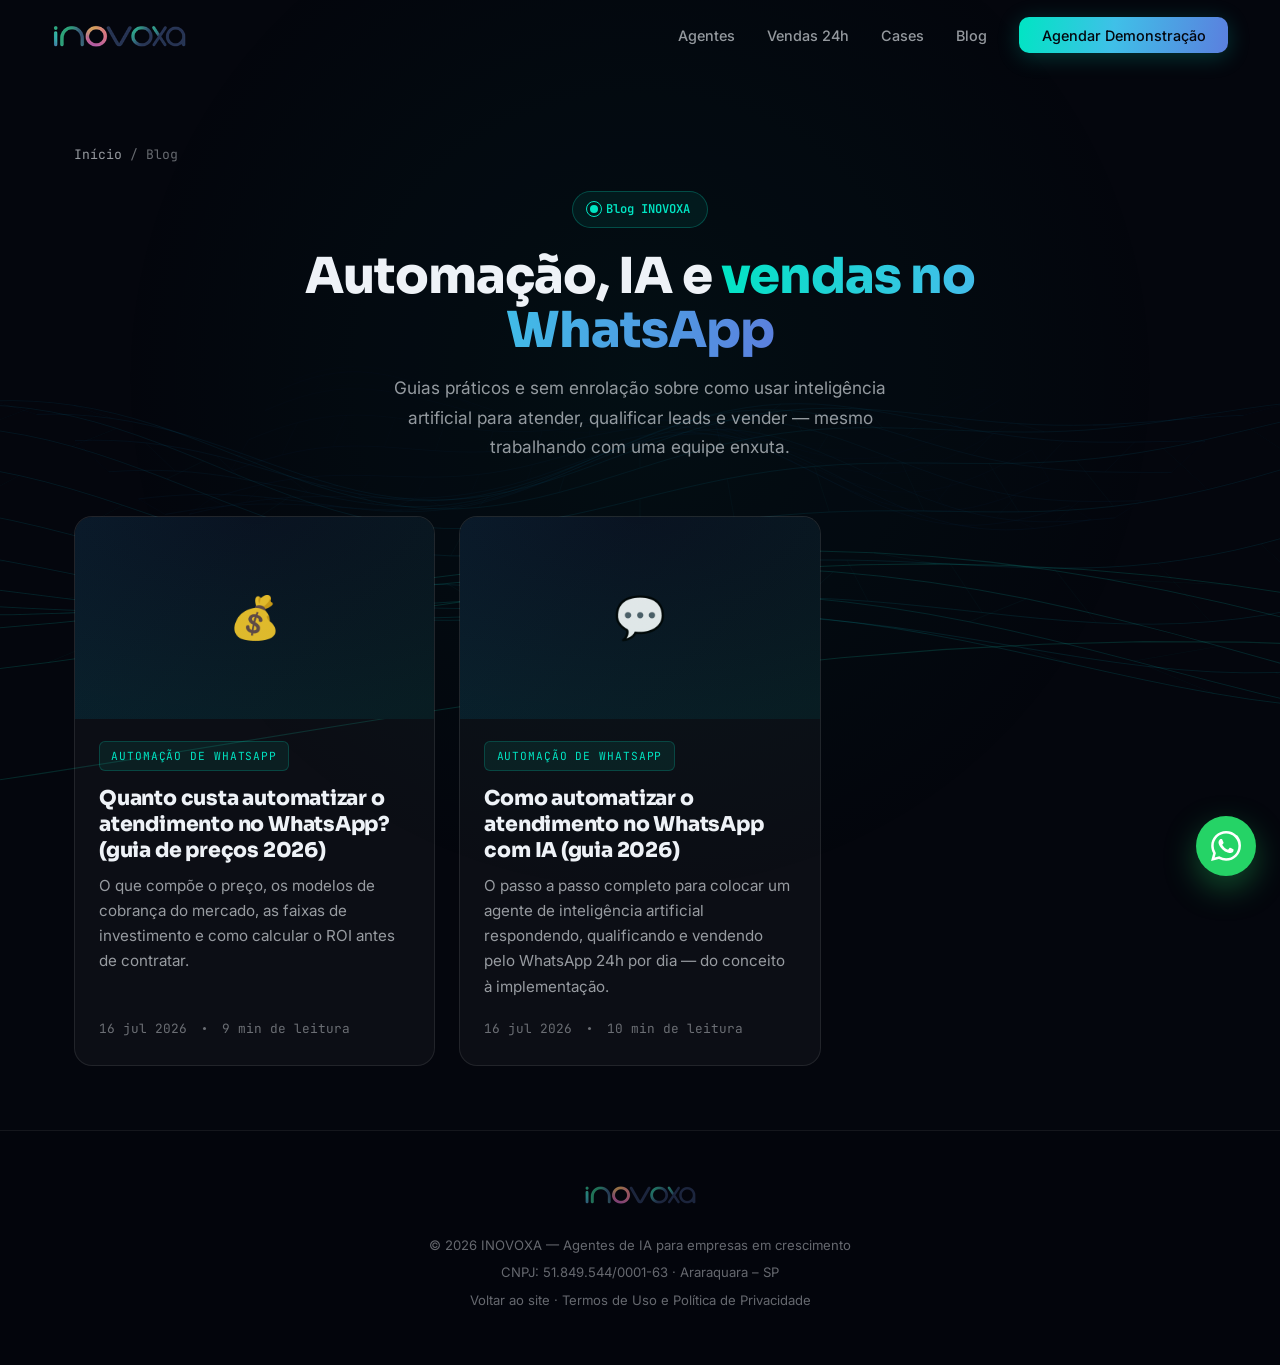
==== commit a4f0c4d4: "Blog: 2º artigo — "Quanto custa automatizar o atendimento no WhatsApp" - novo post /blog/quanto-cust" ====
--- a/blog/index.html
+++ b/blog/index.html
@@ -50,6 +50,13 @@
       "url": "https://inovoxa.com.br/blog/como-automatizar-atendimento-whatsapp-com-ia/",
       "datePublished": "2026-07-16",
       "author": { "@type": "Person", "name": "Fabrício Muaca Miguel" }
+    },
+    {
+      "@type": "BlogPosting",
+      "headline": "Quanto custa automatizar o atendimento no WhatsApp? (guia de preços 2026)",
+      "url": "https://inovoxa.com.br/blog/quanto-custa-automatizar-atendimento-whatsapp/",
+      "datePublished": "2026-07-16",
+      "author": { "@type": "Person", "name": "Fabrício Muaca Miguel" }
     }
   ]
 }
@@ -93,6 +100,18 @@
 
   <div class="post-grid">
 
+    <a class="post-card rv" href="/blog/quanto-custa-automatizar-atendimento-whatsapp/">
+      <div class="thumb"><span class="thumb-ico">💰</span></div>
+      <div class="post-body">
+        <span class="post-tag">Automação de WhatsApp</span>
+        <h2>Quanto custa automatizar o atendimento no WhatsApp? (guia de preços 2026)</h2>
+        <p>O que compõe o preço, os modelos de cobrança do mercado, as faixas de investimento e como calcular o ROI antes de contratar.</p>
+        <div class="post-meta">
+          <span>16 jul 2026</span><span class="dot"></span><span>9 min de leitura</span>
+        </div>
+      </div>
+    </a>
+
     <a class="post-card rv" href="/blog/como-automatizar-atendimento-whatsapp-com-ia/">
       <div class="thumb"><span class="thumb-ico">💬</span></div>
       <div class="post-body">
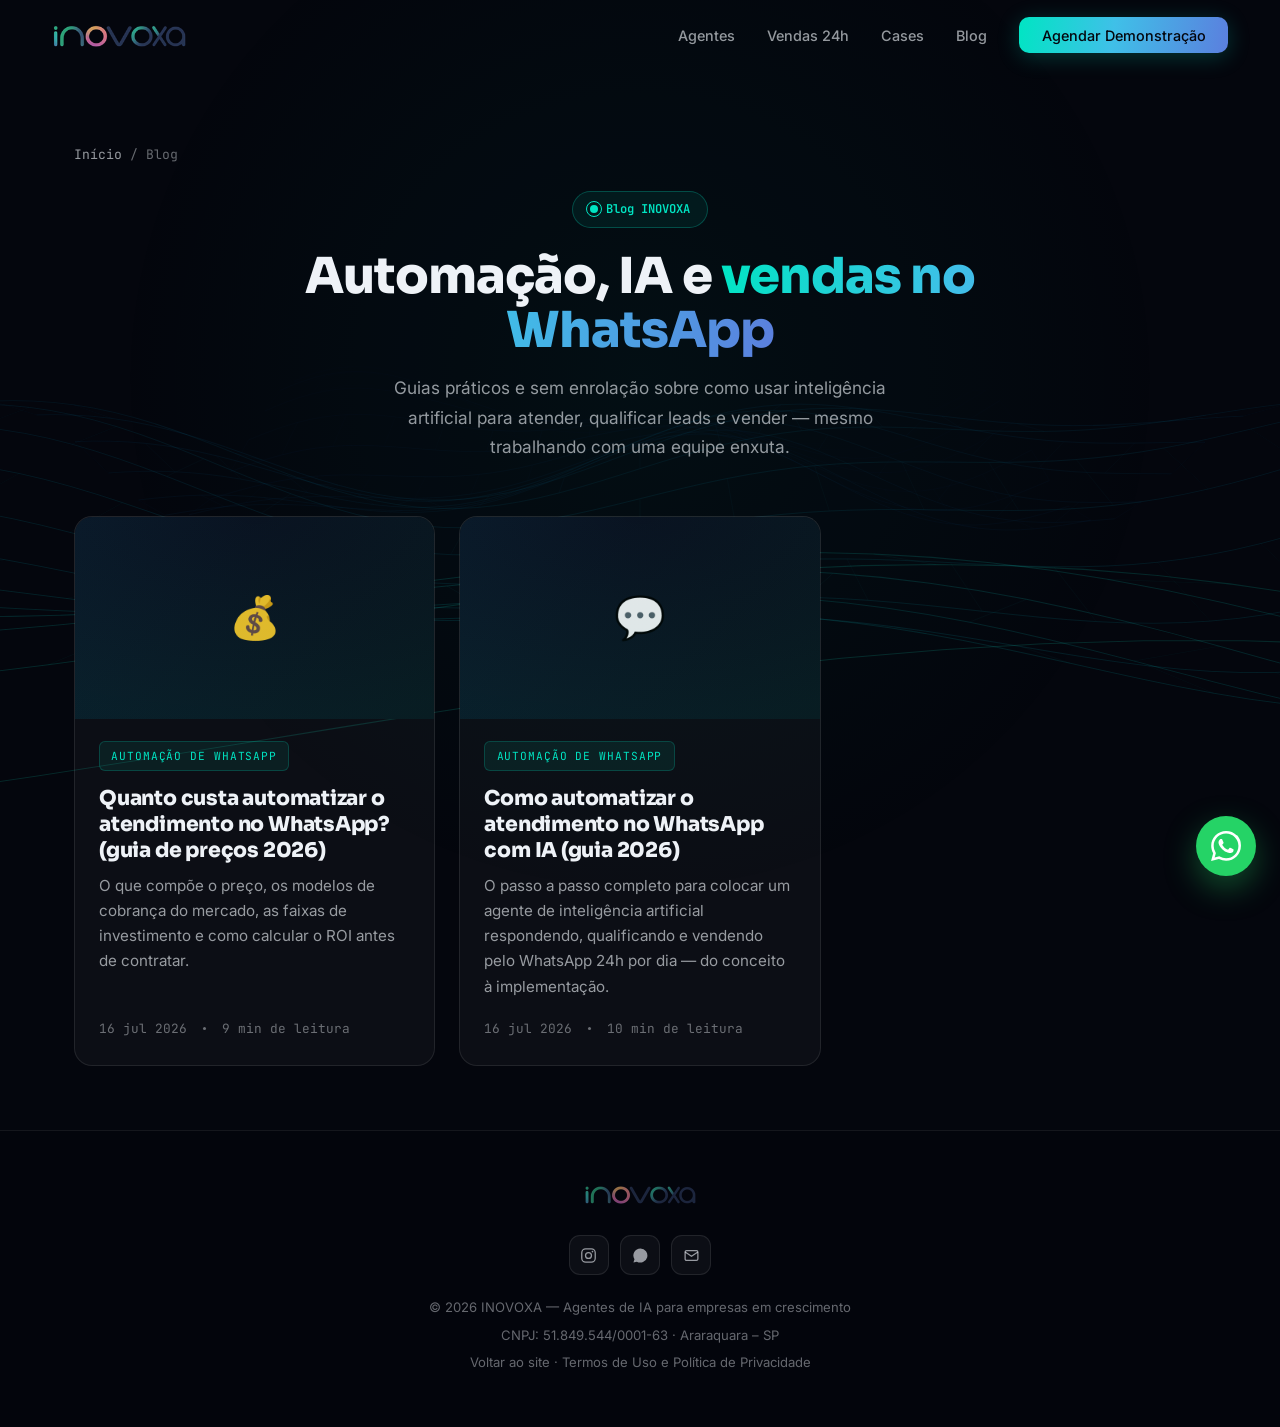
==== commit a22b5a39: "Rodapé: redes sociais da empresa (Instagram, WhatsApp, e-mail) - .foot-social nas 4 páginas (home, b" ====
--- a/blog/index.html
+++ b/blog/index.html
@@ -131,6 +131,11 @@
 <footer>
   <div class="wrap foot-inner">
     <img src="/_logo.png" alt="INOVOXA" class="foot-logo">
+    <div class="foot-social">
+      <a href="https://www.instagram.com/inovoxatecnologia/" target="_blank" rel="noopener" title="Instagram" aria-label="Instagram da INOVOXA"><svg viewBox="0 0 24 24" fill="none" stroke="currentColor" stroke-width="1.8"><rect x="2.5" y="2.5" width="19" height="19" rx="5.5"/><circle cx="12" cy="12" r="4.2"/><circle cx="17.6" cy="6.4" r="1.2" fill="currentColor" stroke="none"/></svg></a>
+      <a href="https://api.whatsapp.com/send/?phone=5516981249881&text=Ol%C3%A1!%20Vim%20do%20blog%20INOVOXA%20e%20quero%20saber%20mais..." target="_blank" rel="noopener" title="WhatsApp" aria-label="WhatsApp da INOVOXA"><svg viewBox="0 0 24 24" fill="currentColor"><path d="M17.5 14.4c-.3-.1-1.7-.9-2-1-.3-.1-.5-.1-.6.1l-.9 1.2c-.2.2-.3.2-.6.1s-1.3-.5-2.4-1.5c-.9-.8-1.5-1.8-1.6-2s0-.5.1-.6l.4-.5c.1-.2.2-.3.3-.5s0-.4 0-.5l-.9-2.2c-.2-.6-.5-.5-.6-.5H8.6c-.2 0-.5.1-.8.4s-1 1-1 2.5 1.1 2.9 1.2 3.1 2.1 3.2 5.1 4.5c.7.3 1.3.5 1.7.6.7.2 1.4.2 1.9.1.6-.1 1.7-.7 2-1.4.2-.7.2-1.3.2-1.4-.1-.1-.3-.2-.6-.3M12 2a10 10 0 00-8.5 15.3L2 22l4.8-1.3A10 10 0 1012 2z"/></svg></a>
+      <a href="mailto:suporte@inovoxa.com.br" title="E-mail" aria-label="E-mail da INOVOXA"><svg viewBox="0 0 24 24" fill="none" stroke="currentColor" stroke-width="1.8"><rect x="3" y="5" width="18" height="14" rx="2"/><path d="M3 7l9 6 9-6"/></svg></a>
+    </div>
     <p>© 2026 INOVOXA — Agentes de IA para empresas em crescimento</p>
     <p>CNPJ: 51.849.544/0001-63 · Araraquara – SP</p>
     <p><a href="/">Voltar ao site</a> · <a href="https://inovoxa.com.br/termo-de-uso">Termos de Uso e Política de Privacidade</a></p>
--- a/assets/css/style.css
+++ b/assets/css/style.css
@@ -295,6 +295,10 @@
 footer p{color:var(--dim);font-size:.82rem;margin-bottom:.35rem}
 footer a{color:var(--dim);text-decoration:none;transition:color .25s}
 footer a:hover{color:var(--teal)}
+.foot-social{display:flex;justify-content:center;gap:.7rem;margin:0 0 1.4rem}
+.foot-social a{display:inline-flex;align-items:center;justify-content:center;width:40px;height:40px;border-radius:11px;background:rgba(255,255,255,.04);border:1px solid var(--stroke);color:var(--mut);transition:color .25s var(--ease),border-color .25s var(--ease),background .25s var(--ease),transform .25s var(--ease)}
+.foot-social a:hover{color:var(--teal);border-color:rgba(0,229,195,.4);background:rgba(0,229,195,.07);transform:translateY(-2px)}
+.foot-social svg{width:17px;height:17px}
 
 /* ═══ WHATSAPP FLUTUANTE ═══ */
 .wa-float{position:fixed;bottom:24px;right:24px;z-index:99;width:60px;height:60px;background:#25d366;border-radius:50%;display:flex;align-items:center;justify-content:center;box-shadow:0 12px 32px rgba(37,211,102,.35);transition:transform .3s var(--ease),box-shadow .3s;color:#fff}
--- a/assets/css/blog.css
+++ b/assets/css/blog.css
@@ -74,6 +74,16 @@
 .article-cta p{color:var(--mut);margin-bottom:1.5rem;max-width:480px;margin-left:auto;margin-right:auto}
 .article-cta .hero-btns{justify-content:center}
 
+/* Compartilhar */
+.share-bar{display:flex;align-items:center;flex-wrap:wrap;gap:.55rem;margin:2.6rem 0 0;padding-top:1.8rem;border-top:1px solid var(--stroke)}
+.share-label{font-family:var(--font-m);font-size:.82rem;color:var(--dim);margin-right:.35rem}
+.share-btn{display:inline-flex;align-items:center;gap:.42rem;padding:.5rem .85rem;border-radius:10px;background:var(--panel);border:1px solid var(--stroke);color:var(--mut);font-size:.85rem;font-weight:600;font-family:var(--font-b);text-decoration:none;cursor:pointer;transition:color .22s var(--ease),border-color .22s var(--ease),background .22s var(--ease),transform .22s var(--ease)}
+.share-btn:hover{color:var(--ink);border-color:rgba(0,229,195,.4);background:rgba(0,229,195,.06);transform:translateY(-1px)}
+.share-btn svg{width:15px;height:15px}
+.share-btn[data-share="native"]{background:var(--grad);color:#03110d;border:none}
+.share-btn[data-share="native"]:hover{color:#03110d;opacity:.92}
+@media(max-width:640px){.share-bar{gap:.4rem}.share-btn{padding:.55rem .68rem}.share-btn:not([data-share="native"]) .share-txt{display:none}}
+
 .article-foot{margin-top:2.6rem;padding-top:1.8rem;border-top:1px solid var(--stroke);display:flex;justify-content:space-between;flex-wrap:wrap;gap:1rem}
 .article-foot a{color:var(--teal);text-decoration:none;font-weight:600;font-size:.92rem}
 
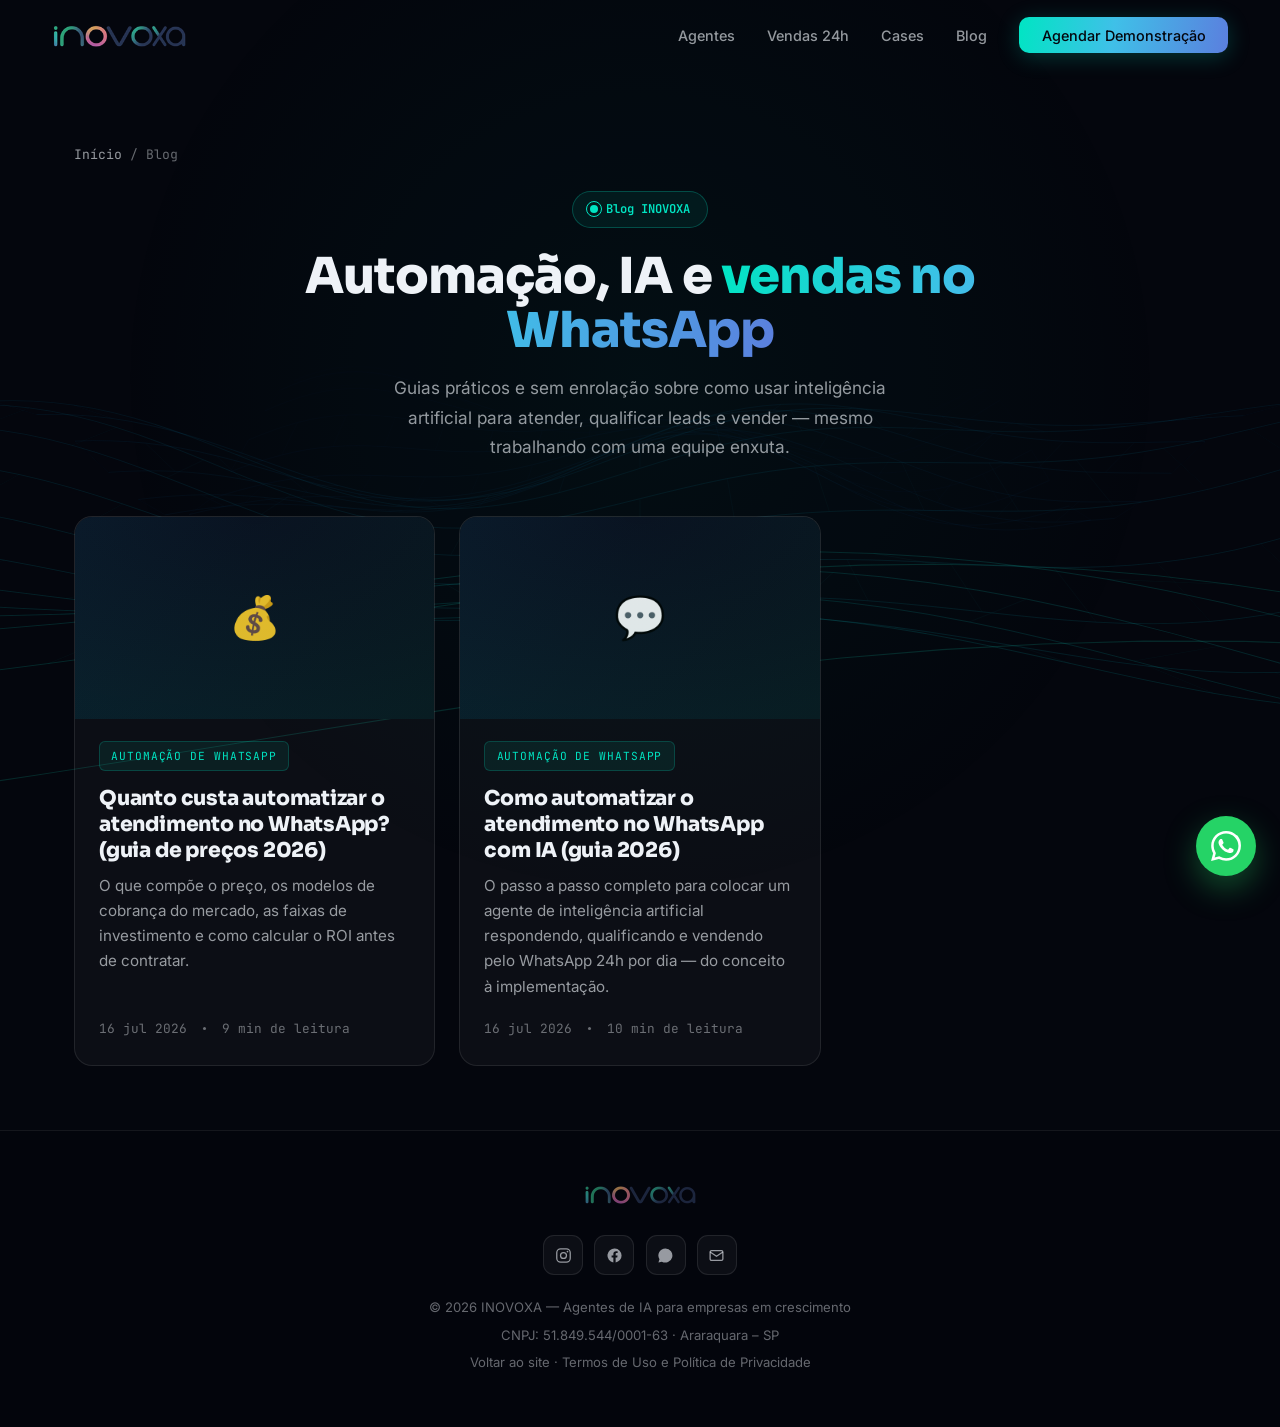
==== commit 5a7a8ab2: "Rodapé: adiciona Facebook (@inovoxa) nas 4 páginas + sameAs do JSON-LD Co-Authored-By: Claude Opus 4" ====
--- a/blog/index.html
+++ b/blog/index.html
@@ -133,6 +133,7 @@
     <img src="/_logo.png" alt="INOVOXA" class="foot-logo">
     <div class="foot-social">
       <a href="https://www.instagram.com/inovoxatecnologia/" target="_blank" rel="noopener" title="Instagram" aria-label="Instagram da INOVOXA"><svg viewBox="0 0 24 24" fill="none" stroke="currentColor" stroke-width="1.8"><rect x="2.5" y="2.5" width="19" height="19" rx="5.5"/><circle cx="12" cy="12" r="4.2"/><circle cx="17.6" cy="6.4" r="1.2" fill="currentColor" stroke="none"/></svg></a>
+      <a href="https://www.facebook.com/inovoxa" target="_blank" rel="noopener" title="Facebook" aria-label="Facebook da INOVOXA"><svg viewBox="0 0 24 24" fill="currentColor"><path d="M22 12a10 10 0 10-11.6 9.9v-7H7.9V12h2.5V9.8c0-2.5 1.5-3.9 3.8-3.9 1.1 0 2.2.2 2.2.2v2.5h-1.2c-1.2 0-1.6.8-1.6 1.6V12h2.7l-.4 2.9h-2.3v7A10 10 0 0022 12z"/></svg></a>
       <a href="https://api.whatsapp.com/send/?phone=5516981249881&text=Ol%C3%A1!%20Vim%20do%20blog%20INOVOXA%20e%20quero%20saber%20mais..." target="_blank" rel="noopener" title="WhatsApp" aria-label="WhatsApp da INOVOXA"><svg viewBox="0 0 24 24" fill="currentColor"><path d="M17.5 14.4c-.3-.1-1.7-.9-2-1-.3-.1-.5-.1-.6.1l-.9 1.2c-.2.2-.3.2-.6.1s-1.3-.5-2.4-1.5c-.9-.8-1.5-1.8-1.6-2s0-.5.1-.6l.4-.5c.1-.2.2-.3.3-.5s0-.4 0-.5l-.9-2.2c-.2-.6-.5-.5-.6-.5H8.6c-.2 0-.5.1-.8.4s-1 1-1 2.5 1.1 2.9 1.2 3.1 2.1 3.2 5.1 4.5c.7.3 1.3.5 1.7.6.7.2 1.4.2 1.9.1.6-.1 1.7-.7 2-1.4.2-.7.2-1.3.2-1.4-.1-.1-.3-.2-.6-.3M12 2a10 10 0 00-8.5 15.3L2 22l4.8-1.3A10 10 0 1012 2z"/></svg></a>
       <a href="mailto:suporte@inovoxa.com.br" title="E-mail" aria-label="E-mail da INOVOXA"><svg viewBox="0 0 24 24" fill="none" stroke="currentColor" stroke-width="1.8"><rect x="3" y="5" width="18" height="14" rx="2"/><path d="M3 7l9 6 9-6"/></svg></a>
     </div>
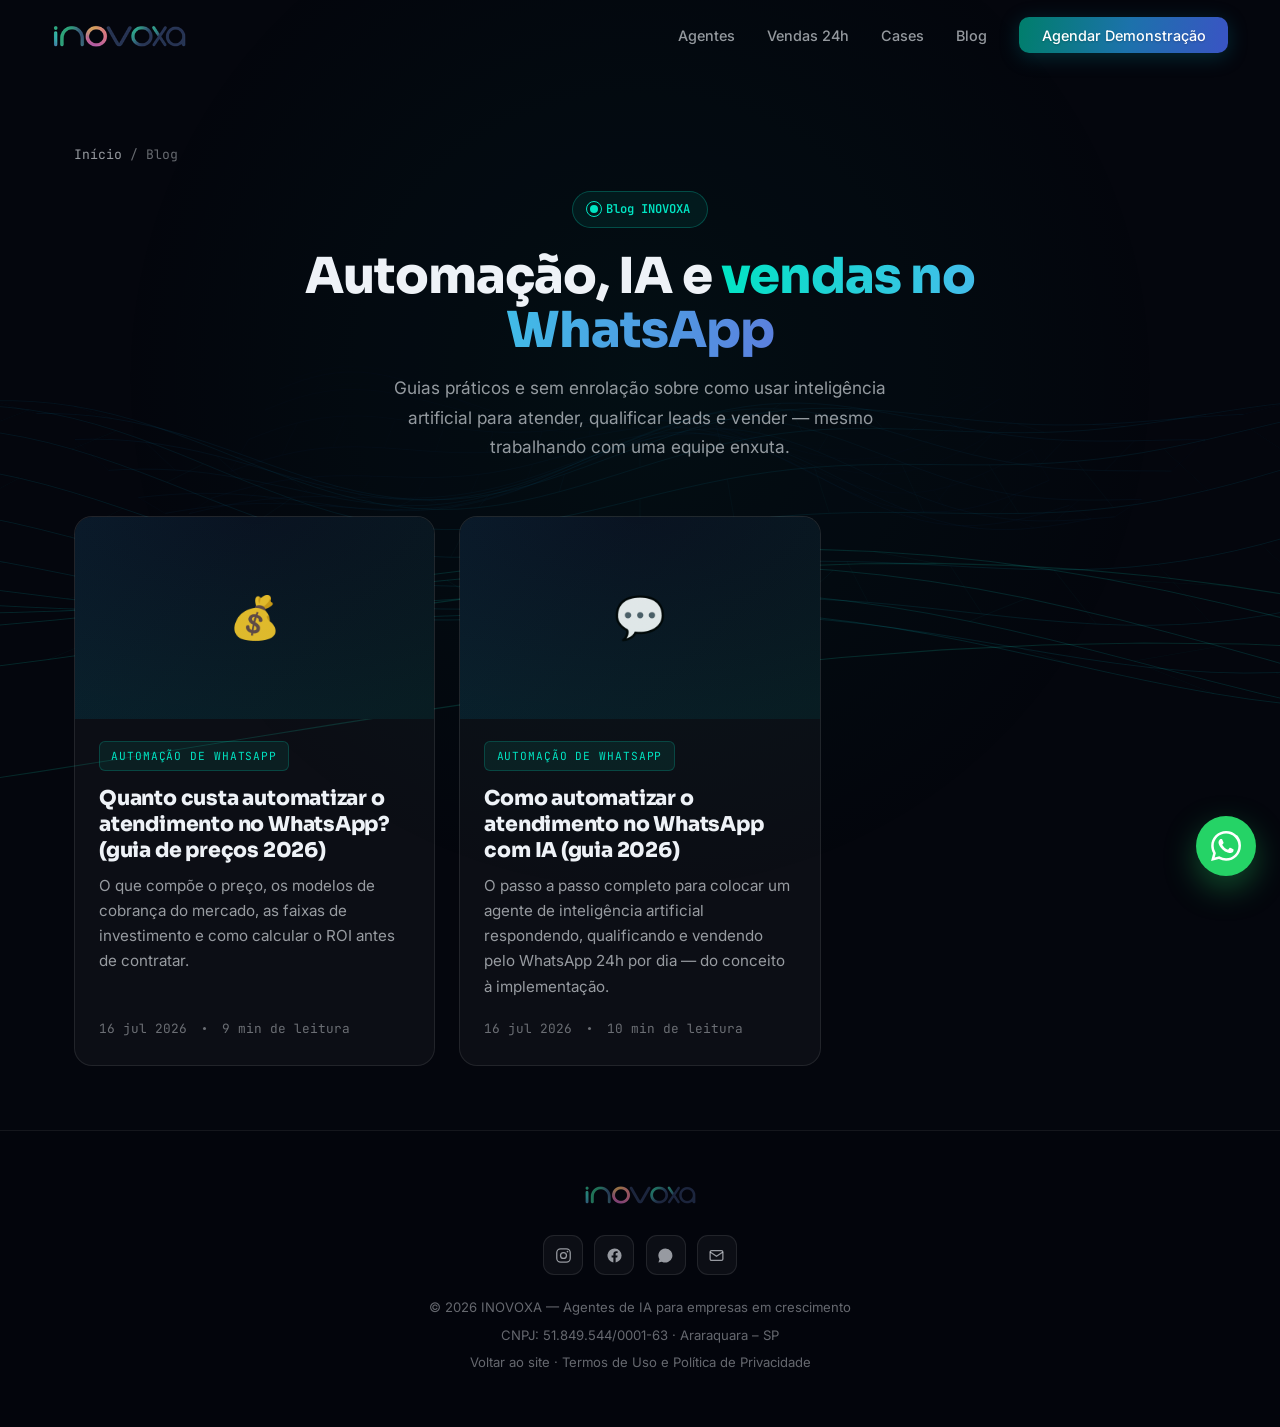
==== commit 042ae65d: "Rodapé: aponta Termos de Uso para a página existente em chat.inovoxa.com.br/legal/termos.html Co-Aut" ====
--- a/blog/index.html
+++ b/blog/index.html
@@ -139,7 +139,7 @@
     </div>
     <p>© 2026 INOVOXA — Agentes de IA para empresas em crescimento</p>
     <p>CNPJ: 51.849.544/0001-63 · Araraquara – SP</p>
-    <p><a href="/">Voltar ao site</a> · <a href="https://inovoxa.com.br/termo-de-uso">Termos de Uso e Política de Privacidade</a></p>
+    <p><a href="/">Voltar ao site</a> · <a href="https://chat.inovoxa.com.br/legal/termos.html" target="_blank" rel="noopener">Termos de Uso e Política de Privacidade</a></p>
   </div>
 </footer>
 
--- a/assets/css/style.css
+++ b/assets/css/style.css
@@ -13,6 +13,7 @@
   --blue:#5b7fde;
   --violet:#8b6cf0;
   --grad:linear-gradient(100deg,var(--teal) 0%,#3fc0e8 45%,var(--blue) 100%);
+  --grad-btn:linear-gradient(100deg,#007e6b 0%,#1c72ab 52%,#3a54c4 100%);
   --font-d:'Sora',sans-serif;
   --font-b:'Inter',sans-serif;
   --font-m:'JetBrains Mono',monospace;
@@ -50,8 +51,8 @@
 #nav ul a:not(.nav-cta)::after{content:'';position:absolute;left:0;bottom:-5px;height:2px;width:0;background:var(--grad);border-radius:2px;transition:width .3s var(--ease)}
 #nav ul a:hover{color:var(--ink)}
 #nav ul a:not(.nav-cta):hover::after{width:100%}
-.nav-cta{color:var(--bg)!important;background:var(--grad);padding:.6rem 1.4rem;border-radius:10px;font-weight:700;box-shadow:0 4px 22px rgba(0,229,195,.22);transition:transform .25s var(--ease),box-shadow .25s!important}
-.nav-cta:hover{transform:translateY(-2px);box-shadow:0 10px 30px rgba(0,229,195,.35)}
+.nav-cta{color:#fff!important;background:var(--grad-btn);text-shadow:0 1px 2px rgba(0,0,0,.2);padding:.6rem 1.4rem;border-radius:10px;font-weight:700;box-shadow:0 4px 20px rgba(0,150,170,.25);transition:transform .25s var(--ease),box-shadow .25s!important}
+.nav-cta:hover{transform:translateY(-2px);box-shadow:0 10px 28px rgba(0,150,170,.38)}
 .hamburger{display:none;flex-direction:column;gap:5px;background:none;border:none;cursor:pointer;padding:6px}
 .hamburger span{width:24px;height:2px;background:var(--ink);border-radius:2px;transition:all .3s}
 .hamburger.open span:nth-child(1){transform:rotate(45deg) translate(5px,5px)}
@@ -61,8 +62,8 @@
 /* ═══ BOTÕES ═══ */
 .btn{display:inline-flex;align-items:center;justify-content:center;gap:.55rem;padding:.95rem 2rem;border-radius:12px;font-family:var(--font-b);font-weight:700;font-size:.95rem;text-decoration:none;border:none;cursor:pointer;transition:transform .25s var(--ease),box-shadow .25s,background .25s;will-change:transform}
 .btn svg{width:15px;height:15px;transition:transform .25s var(--ease)}
-.btn-p{background:var(--grad);color:#03110d;box-shadow:0 6px 28px rgba(0,229,195,.25)}
-.btn-p:hover{transform:translateY(-3px);box-shadow:0 14px 40px rgba(0,229,195,.4)}
+.btn-p{background:var(--grad-btn);color:#fff;text-shadow:0 1px 2px rgba(0,0,0,.22);box-shadow:0 6px 24px rgba(0,150,170,.28)}
+.btn-p:hover{transform:translateY(-3px);box-shadow:0 14px 38px rgba(0,150,170,.42)}
 .btn-p:hover svg{transform:translateX(4px)}
 .btn-s{background:rgba(255,255,255,.06);border:1px solid var(--stroke);color:var(--ink);backdrop-filter:blur(8px)}
 .btn-s:hover{background:rgba(255,255,255,.11);transform:translateY(-2px)}
--- a/assets/css/blog.css
+++ b/assets/css/blog.css
@@ -74,14 +74,28 @@
 .article-cta p{color:var(--mut);margin-bottom:1.5rem;max-width:480px;margin-left:auto;margin-right:auto}
 .article-cta .hero-btns{justify-content:center}
 
+/* ── Isca digital / captura ── */
+.lm-box{margin:2.6rem 0;background:linear-gradient(135deg,rgba(0,229,195,.09),rgba(91,127,222,.07));border:1px solid rgba(0,229,195,.3);border-radius:var(--r);padding:1.8rem 1.9rem;display:flex;gap:1.2rem;align-items:center;flex-wrap:wrap}
+.lm-ico{font-size:2.2rem;line-height:1}
+.lm-body{flex:1;min-width:230px}
+.lm-body strong{display:block;font-family:var(--font-d);font-size:1.12rem;color:var(--ink);margin-bottom:.3rem}
+.lm-body p{margin:0;color:var(--mut);font-size:.93rem;line-height:1.55}
+.lm-box .btn{white-space:nowrap}
+.lm-note{font-family:var(--font-m);font-size:.78rem;color:var(--dim);margin-top:.9rem}
+.lp-hero{text-align:center;max-width:680px;margin:0 auto 3rem}
+.lp-hero h1{font-family:var(--font-d);font-size:clamp(2rem,5vw,3rem);line-height:1.1;letter-spacing:-.02em;margin-bottom:1.1rem}
+.lp-hero .lede{color:var(--mut);font-size:1.12rem;line-height:1.7;margin-bottom:1.8rem}
+.lp-card{max-width:680px;margin:0 auto 2.2rem;background:var(--panel);border:1px solid var(--stroke);border-radius:var(--r);padding:1.9rem 2rem}
+.lp-card h2{font-family:var(--font-d);font-size:1.3rem;margin-bottom:1.1rem}
+
 /* Compartilhar */
 .share-bar{display:flex;align-items:center;flex-wrap:wrap;gap:.55rem;margin:2.6rem 0 0;padding-top:1.8rem;border-top:1px solid var(--stroke)}
 .share-label{font-family:var(--font-m);font-size:.82rem;color:var(--dim);margin-right:.35rem}
 .share-btn{display:inline-flex;align-items:center;gap:.42rem;padding:.5rem .85rem;border-radius:10px;background:var(--panel);border:1px solid var(--stroke);color:var(--mut);font-size:.85rem;font-weight:600;font-family:var(--font-b);text-decoration:none;cursor:pointer;transition:color .22s var(--ease),border-color .22s var(--ease),background .22s var(--ease),transform .22s var(--ease)}
 .share-btn:hover{color:var(--ink);border-color:rgba(0,229,195,.4);background:rgba(0,229,195,.06);transform:translateY(-1px)}
 .share-btn svg{width:15px;height:15px}
-.share-btn[data-share="native"]{background:var(--grad);color:#03110d;border:none}
-.share-btn[data-share="native"]:hover{color:#03110d;opacity:.92}
+.share-btn[data-share="native"]{background:var(--grad-btn);color:#fff;border:none}
+.share-btn[data-share="native"]:hover{color:#fff;opacity:.92}
 @media(max-width:640px){.share-bar{gap:.4rem}.share-btn{padding:.55rem .68rem}.share-btn:not([data-share="native"]) .share-txt{display:none}}
 
 .article-foot{margin-top:2.6rem;padding-top:1.8rem;border-top:1px solid var(--stroke);display:flex;justify-content:space-between;flex-wrap:wrap;gap:1rem}
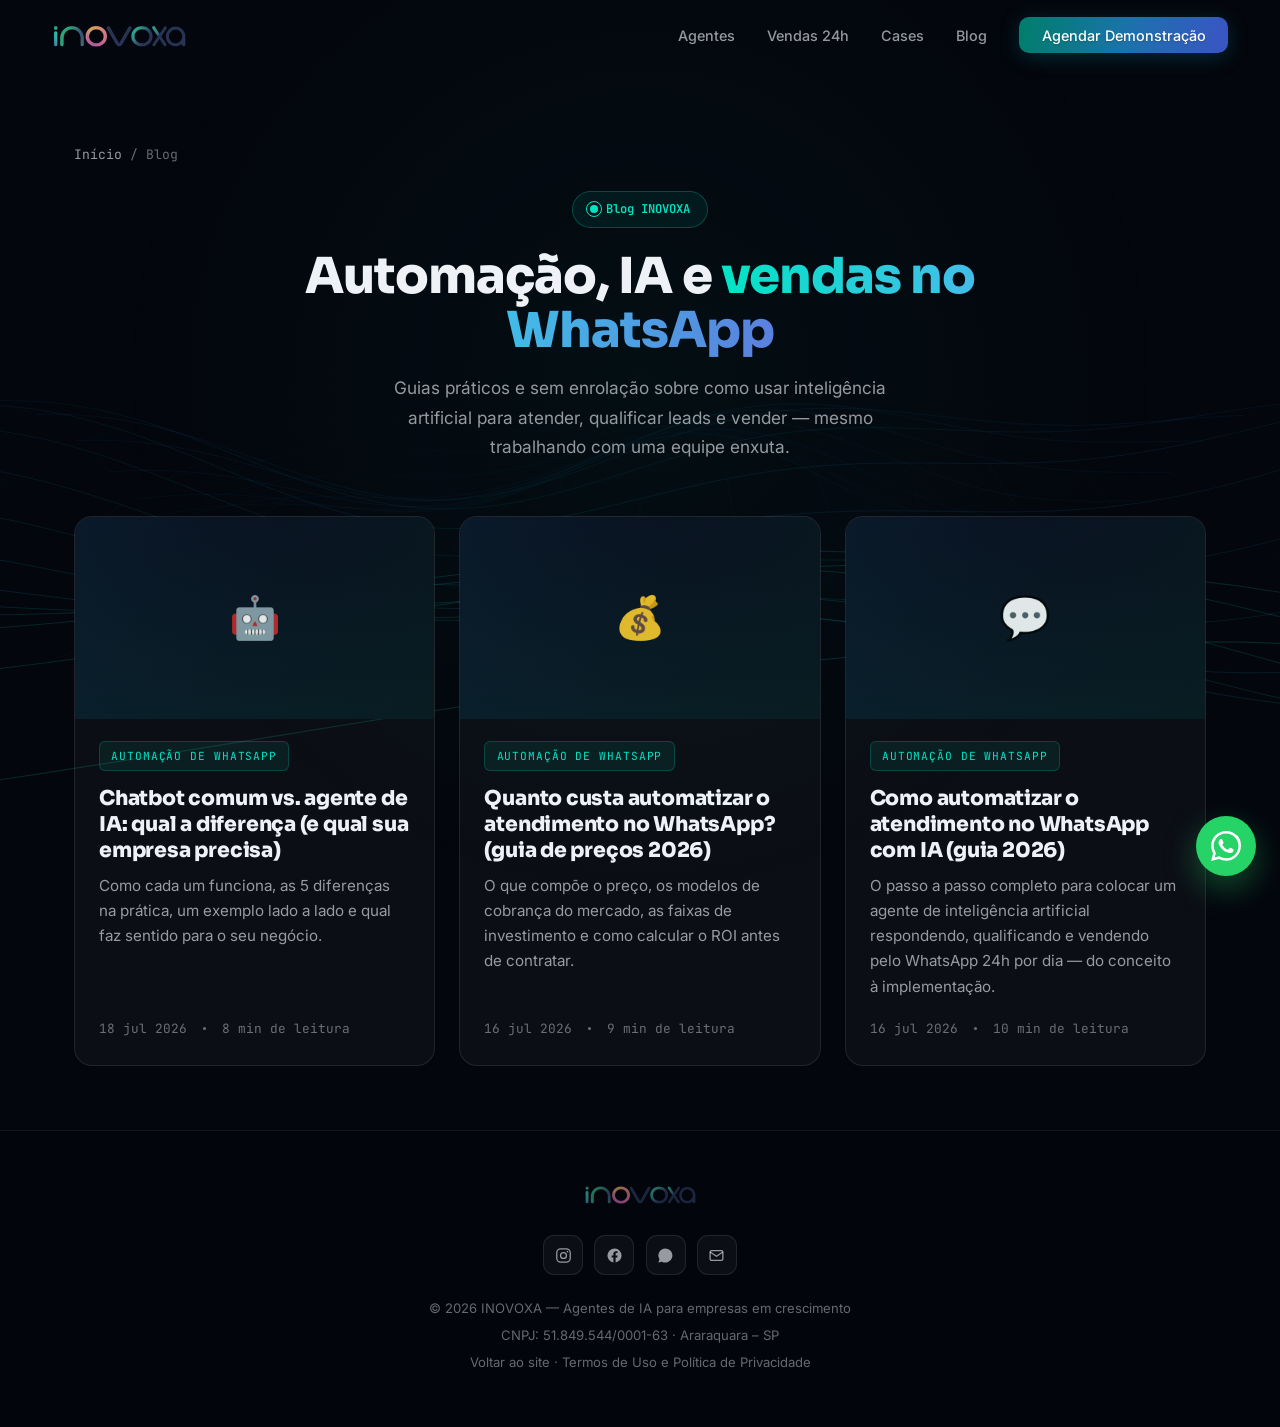
==== commit 1534dc1b: "Blog: 3º artigo "Chatbot comum vs. agente de IA" + corrige cor dos botões dentro da prosa - novo pos" ====
--- a/blog/index.html
+++ b/blog/index.html
@@ -44,6 +44,13 @@
     "logo": { "@type": "ImageObject", "url": "https://inovoxa.com.br/logo_Inovoxa.png" }
   },
   "blogPost": [
+    {
+      "@type": "BlogPosting",
+      "headline": "Chatbot comum vs. agente de IA: qual a diferença (e qual sua empresa precisa)",
+      "url": "https://inovoxa.com.br/blog/chatbot-vs-agente-de-ia/",
+      "datePublished": "2026-07-18",
+      "author": { "@type": "Person", "name": "Fabrício Muaca Miguel" }
+    },
     {
       "@type": "BlogPosting",
       "headline": "Como automatizar o atendimento no WhatsApp com IA (guia 2026)",
@@ -100,6 +107,18 @@
 
   <div class="post-grid">
 
+    <a class="post-card rv" href="/blog/chatbot-vs-agente-de-ia/">
+      <div class="thumb"><span class="thumb-ico">🤖</span></div>
+      <div class="post-body">
+        <span class="post-tag">Automação de WhatsApp</span>
+        <h2>Chatbot comum vs. agente de IA: qual a diferença (e qual sua empresa precisa)</h2>
+        <p>Como cada um funciona, as 5 diferenças na prática, um exemplo lado a lado e qual faz sentido para o seu negócio.</p>
+        <div class="post-meta">
+          <span>18 jul 2026</span><span class="dot"></span><span>8 min de leitura</span>
+        </div>
+      </div>
+    </a>
+
     <a class="post-card rv" href="/blog/quanto-custa-automatizar-atendimento-whatsapp/">
       <div class="thumb"><span class="thumb-ico">💰</span></div>
       <div class="post-body">
--- a/assets/css/blog.css
+++ b/assets/css/blog.css
@@ -49,6 +49,12 @@
 .prose p{margin:0 0 1.25rem}
 .prose a{color:var(--teal);text-decoration:underline;text-underline-offset:3px;text-decoration-thickness:1px;transition:opacity .2s}
 .prose a:hover{opacity:.75}
+/* botões dentro da prosa não devem herdar o estilo de link (teal + sublinhado) */
+.prose a.btn{text-decoration:none}
+.prose a.btn-p{color:#fff}
+.prose a.btn-s{color:var(--ink)}
+.prose a.btn-o{color:var(--teal)}
+.prose a.btn:hover{opacity:1}
 .prose strong{color:var(--ink);font-weight:600}
 .prose ul,.prose ol{margin:0 0 1.4rem;padding-left:0;list-style:none}
 .prose ul li,.prose ol li{position:relative;padding-left:1.7rem;margin-bottom:.7rem}
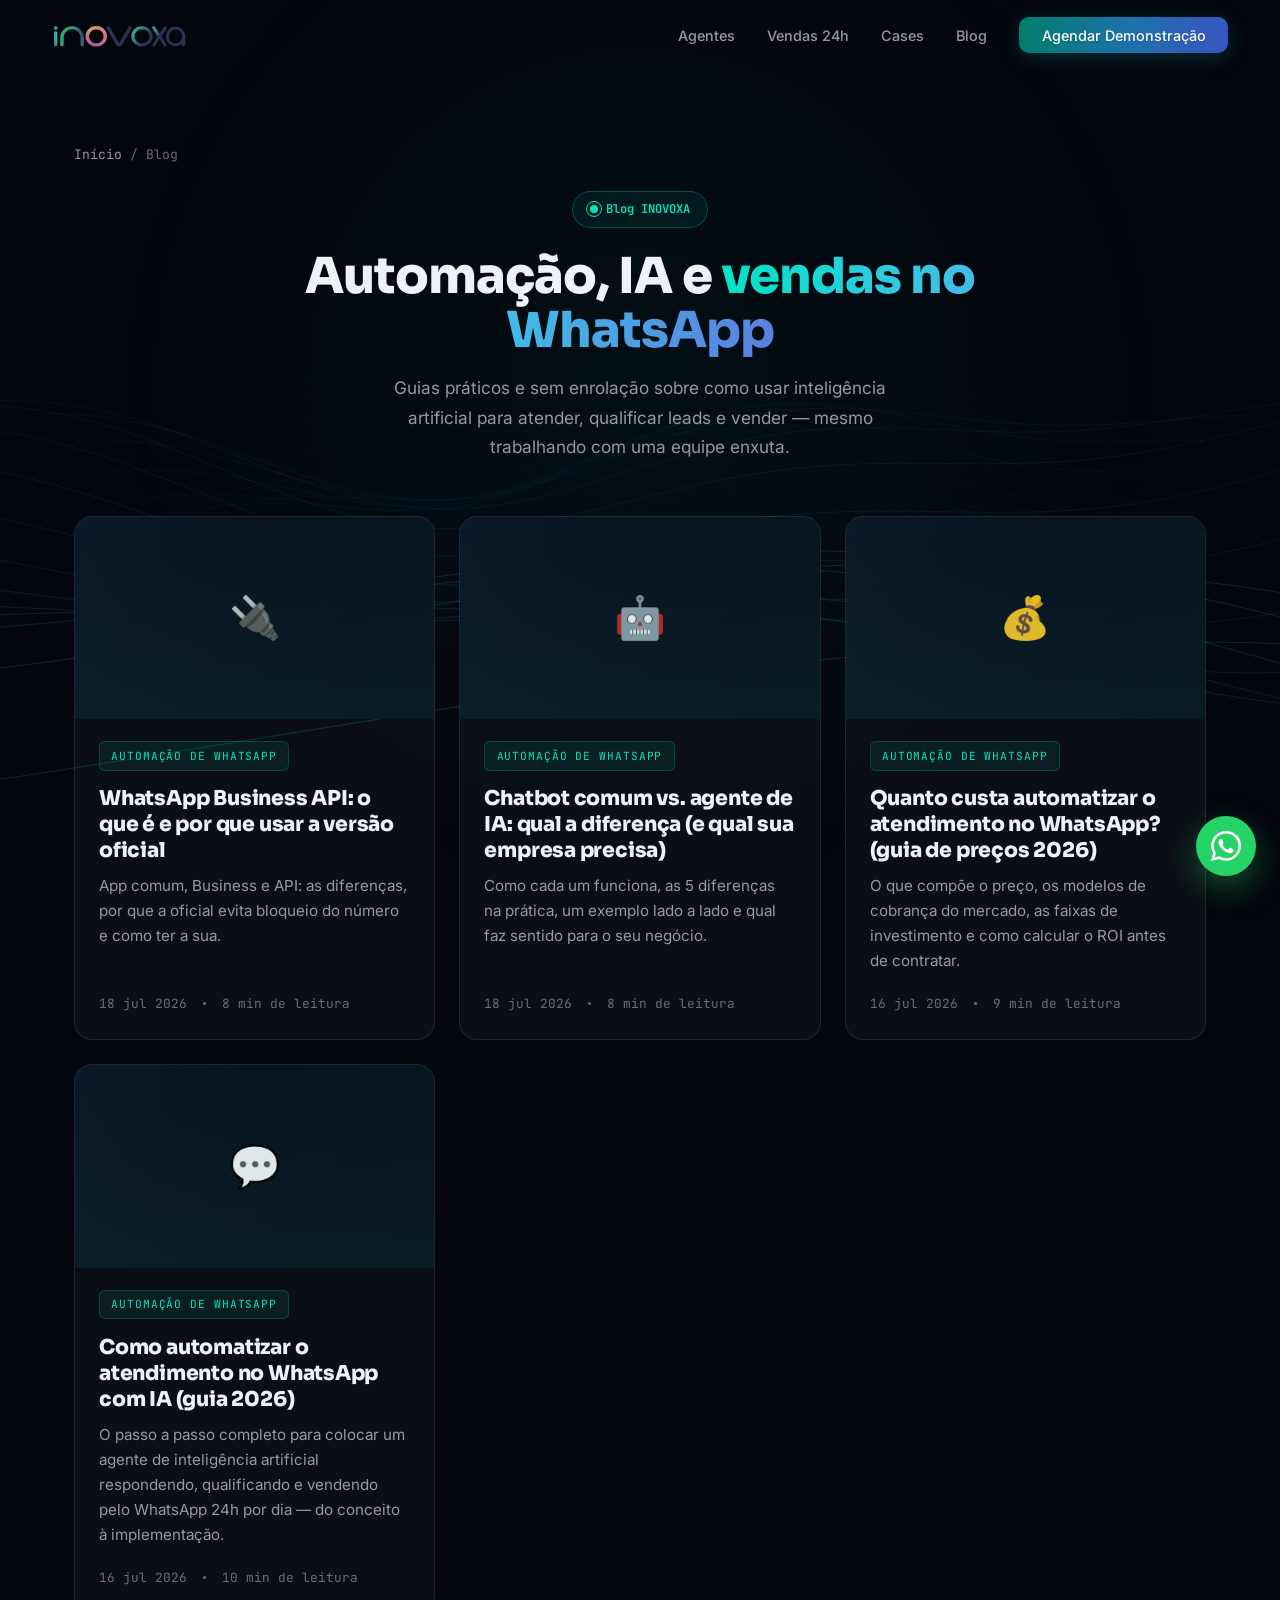
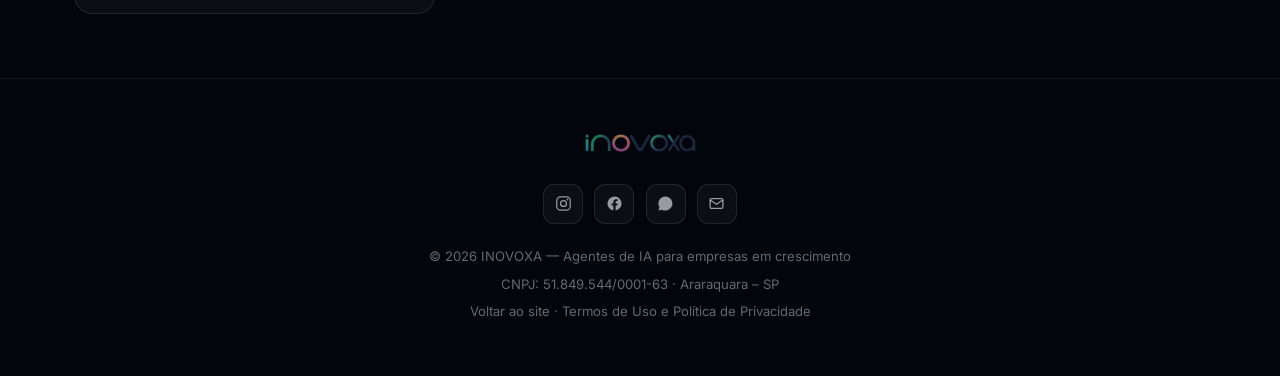
==== commit 03f5d684: "Blog: 4º artigo "WhatsApp Business API: o que é e por que usar a versão oficial" - novo post /blog/w" ====
--- a/blog/index.html
+++ b/blog/index.html
@@ -44,6 +44,13 @@
     "logo": { "@type": "ImageObject", "url": "https://inovoxa.com.br/logo_Inovoxa.png" }
   },
   "blogPost": [
+    {
+      "@type": "BlogPosting",
+      "headline": "WhatsApp Business API: o que é e por que usar a versão oficial",
+      "url": "https://inovoxa.com.br/blog/whatsapp-business-api/",
+      "datePublished": "2026-07-18",
+      "author": { "@type": "Person", "name": "Fabrício Muaca Miguel" }
+    },
     {
       "@type": "BlogPosting",
       "headline": "Chatbot comum vs. agente de IA: qual a diferença (e qual sua empresa precisa)",
@@ -107,6 +114,18 @@
 
   <div class="post-grid">
 
+    <a class="post-card rv" href="/blog/whatsapp-business-api/">
+      <div class="thumb"><span class="thumb-ico">🔌</span></div>
+      <div class="post-body">
+        <span class="post-tag">Automação de WhatsApp</span>
+        <h2>WhatsApp Business API: o que é e por que usar a versão oficial</h2>
+        <p>App comum, Business e API: as diferenças, por que a oficial evita bloqueio do número e como ter a sua.</p>
+        <div class="post-meta">
+          <span>18 jul 2026</span><span class="dot"></span><span>8 min de leitura</span>
+        </div>
+      </div>
+    </a>
+
     <a class="post-card rv" href="/blog/chatbot-vs-agente-de-ia/">
       <div class="thumb"><span class="thumb-ico">🤖</span></div>
       <div class="post-body">
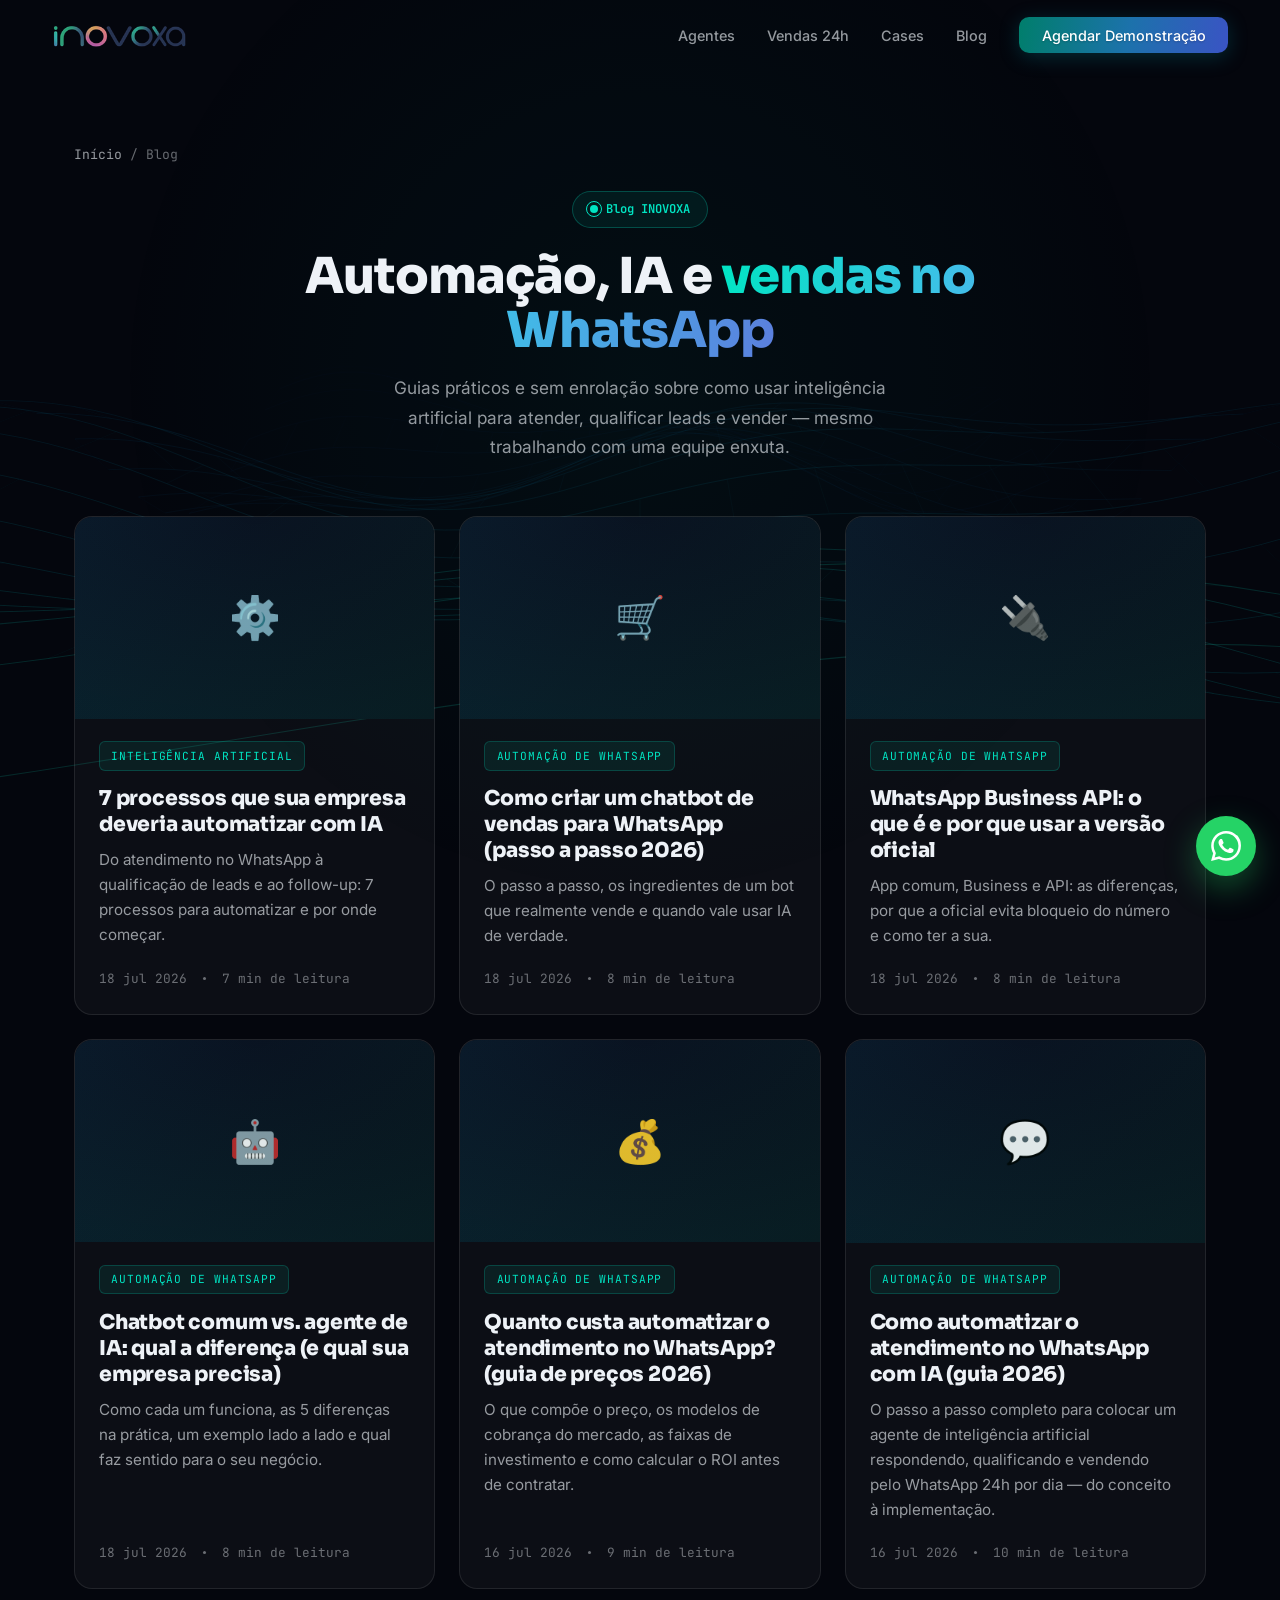
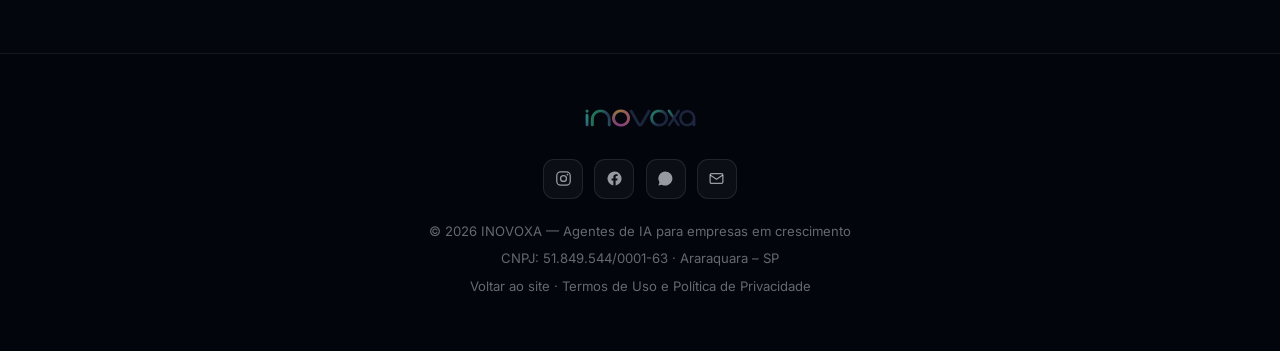
==== commit 1827927b: "Blog: artigos 5 e 6 — fecha o calendário editorial - /blog/chatbot-de-vendas-whatsapp/ (topo funil, " ====
--- a/blog/index.html
+++ b/blog/index.html
@@ -46,6 +46,20 @@
   "blogPost": [
     {
       "@type": "BlogPosting",
+      "headline": "7 processos que sua empresa deveria automatizar com IA",
+      "url": "https://inovoxa.com.br/blog/processos-automatizar-com-ia/",
+      "datePublished": "2026-07-18",
+      "author": { "@type": "Person", "name": "Fabrício Muaca Miguel" }
+    },
+    {
+      "@type": "BlogPosting",
+      "headline": "Como criar um chatbot de vendas para WhatsApp (passo a passo 2026)",
+      "url": "https://inovoxa.com.br/blog/chatbot-de-vendas-whatsapp/",
+      "datePublished": "2026-07-18",
+      "author": { "@type": "Person", "name": "Fabrício Muaca Miguel" }
+    },
+    {
+      "@type": "BlogPosting",
       "headline": "WhatsApp Business API: o que é e por que usar a versão oficial",
       "url": "https://inovoxa.com.br/blog/whatsapp-business-api/",
       "datePublished": "2026-07-18",
@@ -113,6 +127,30 @@
   </div>
 
   <div class="post-grid">
+
+    <a class="post-card rv" href="/blog/processos-automatizar-com-ia/">
+      <div class="thumb"><span class="thumb-ico">⚙️</span></div>
+      <div class="post-body">
+        <span class="post-tag">Inteligência Artificial</span>
+        <h2>7 processos que sua empresa deveria automatizar com IA</h2>
+        <p>Do atendimento no WhatsApp à qualificação de leads e ao follow-up: 7 processos para automatizar e por onde começar.</p>
+        <div class="post-meta">
+          <span>18 jul 2026</span><span class="dot"></span><span>7 min de leitura</span>
+        </div>
+      </div>
+    </a>
+
+    <a class="post-card rv" href="/blog/chatbot-de-vendas-whatsapp/">
+      <div class="thumb"><span class="thumb-ico">🛒</span></div>
+      <div class="post-body">
+        <span class="post-tag">Automação de WhatsApp</span>
+        <h2>Como criar um chatbot de vendas para WhatsApp (passo a passo 2026)</h2>
+        <p>O passo a passo, os ingredientes de um bot que realmente vende e quando vale usar IA de verdade.</p>
+        <div class="post-meta">
+          <span>18 jul 2026</span><span class="dot"></span><span>8 min de leitura</span>
+        </div>
+      </div>
+    </a>
 
     <a class="post-card rv" href="/blog/whatsapp-business-api/">
       <div class="thumb"><span class="thumb-ico">🔌</span></div>
